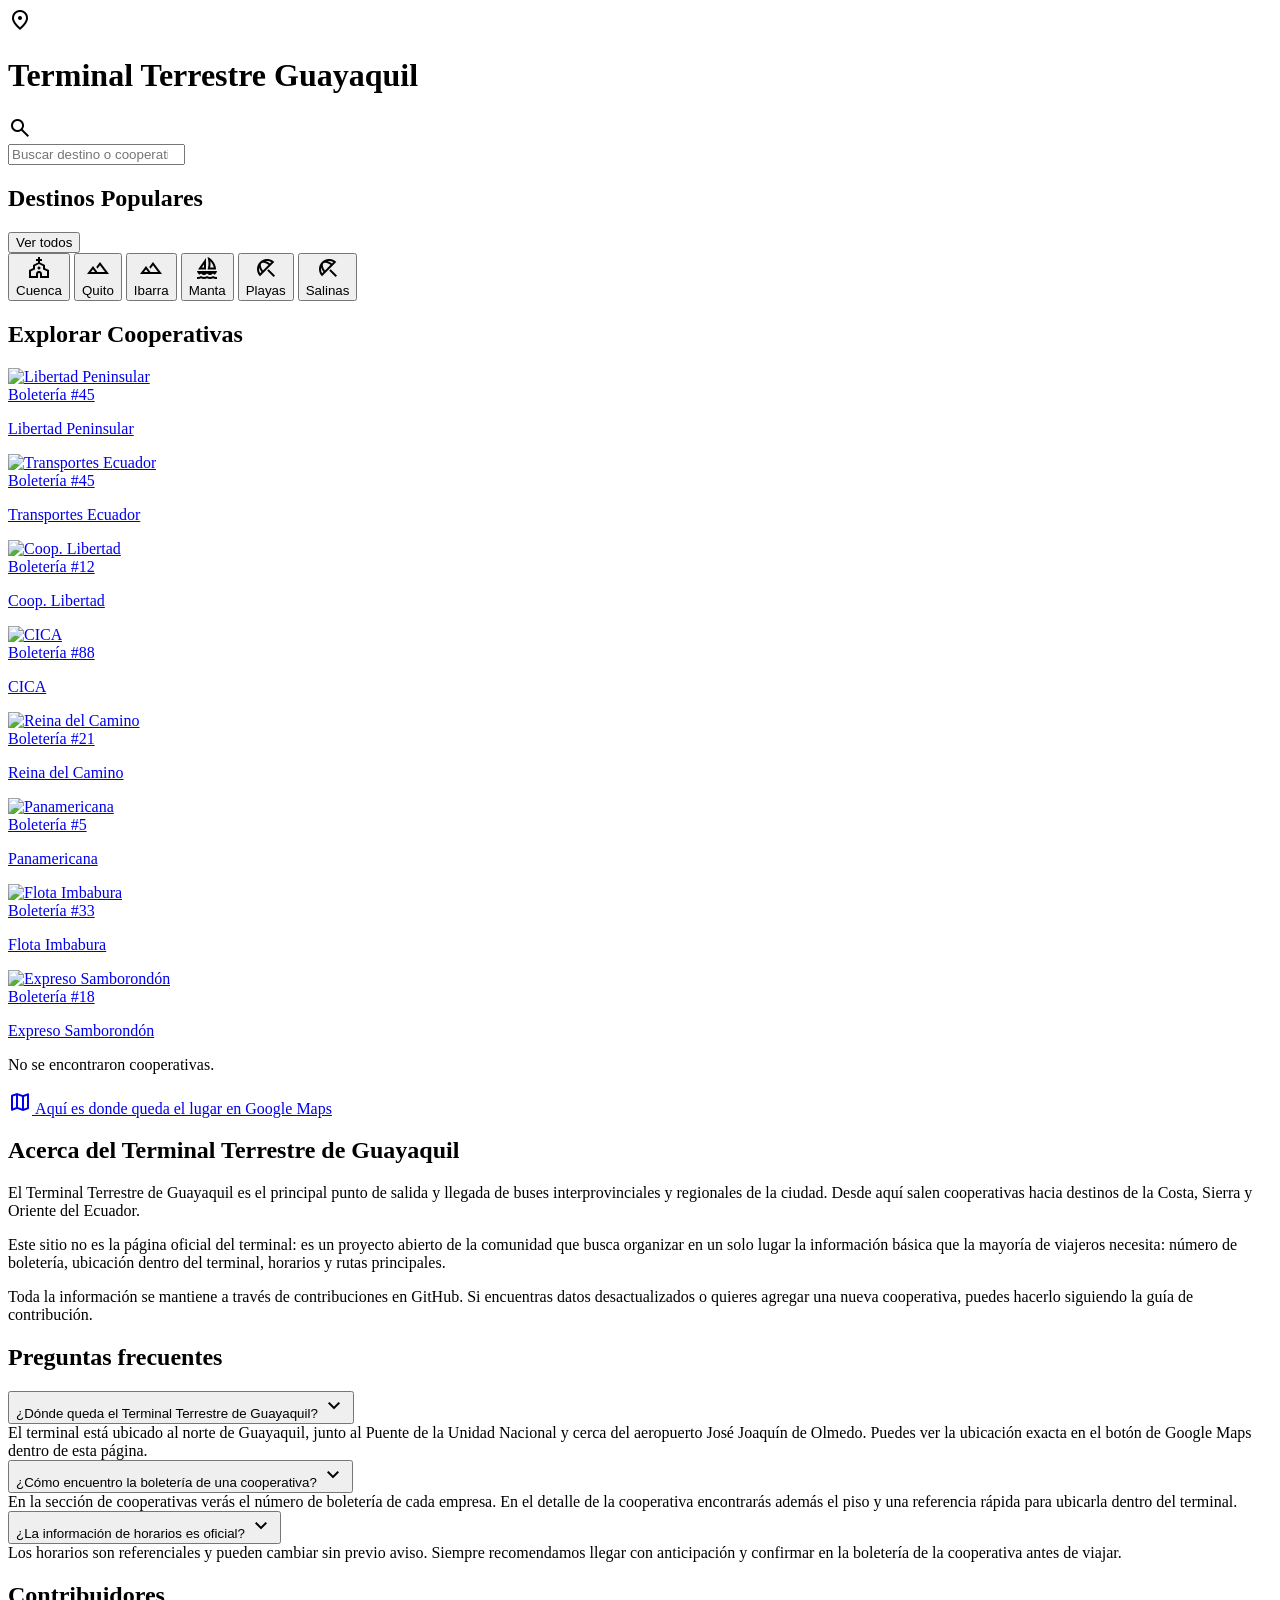
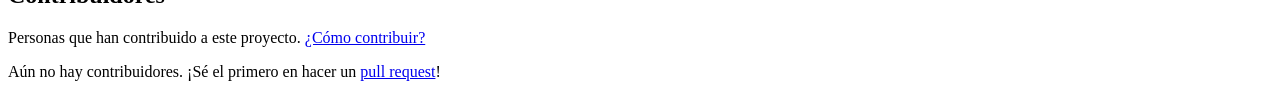
==== index.html @ cb0b46ae "feat: improve UX and FAQ sections - Add about section, accordion FAQ and consistent cards - Apply sa" ====
<!DOCTYPE html>
<html lang="es">
<head>
  <meta charset="utf-8"/>
  <meta name="viewport" content="width=device-width, initial-scale=1.0"/>
  <link rel="icon" href="data:image/svg+xml,<svg xmlns=%22http://www.w3.org/2000/svg%22 viewBox=%220 0 100 100%22><text y=%22.9em%22 font-size=%2290%22>🚌</text></svg>">
  <title>Terminal Terrestre Guayaquil - Cooperativas, Horarios y Rutas</title>
  <meta name="description" content="Encuentra cooperativas, horarios, boleterías y rutas del Terminal Terrestre de Guayaquil. Información práctica para viajeros.">
  <meta name="keywords" content="terminal terrestre Guayaquil, cooperativas Guayaquil, horarios buses, boleterías terminal, rutas Guayaquil">
  <link rel="canonical" href="https://ciscojmg.github.io/terminal-terrestre-guayaquil/">
  <meta property="og:title" content="Terminal Terrestre Guayaquil - Cooperativas, Horarios y Rutas">
  <meta property="og:description" content="Encuentra cooperativas, horarios y rutas del Terminal Terrestre de Guayaquil.">
  <meta property="og:type" content="website">
  <meta property="og:url" content="https://ciscojmg.github.io/terminal-terrestre-guayaquil/">
  <meta property="og:locale" content="es_EC">
  <meta name="twitter:card" content="summary">
  <link rel="stylesheet" href="https://fonts.googleapis.com/css2?family=Inter:wght@400;500;600;700&display=swap"/>
  <link rel="stylesheet" href="https://fonts.googleapis.com/css2?family=Material+Symbols+Outlined:opsz,wght,FILL,GRAD@24,400,0,0&display=swap"/>
  <script src="https://cdn.tailwindcss.com?plugins=forms,container-queries"></script>
  <script id="tailwind-config">
    tailwind.config = {
      darkMode: "class",
      theme: {
        extend: {
          colors: {
            primary: {
              DEFAULT: "#30bced",
              50: "#e8f8fd",
              100: "#b8ebf9",
              200: "#88def5",
              300: "#58d1f1",
              400: "#30bced",
              500: "#30bced",
              600: "#1a9fc9",
              700: "#1584a8",
              800: "#106987",
              900: "#0b4e66",
            },
            "background-light": "#f5f9fb",
            "background-dark": "#0d1a1f",
          },
          fontFamily: {
            "display": ["Inter", "sans-serif"]
          },
          borderRadius: {
            "DEFAULT": "0.25rem",
            "lg": "0.5rem",
            "xl": "0.75rem",
            "full": "9999px"
          },
        },
      },
    }
  </script>
  <script type="application/ld+json">
  {
    "@context": "https://schema.org",
    "@type": "BusStation",
    "name": "Terminal Terrestre Guayaquil",
    "description": "Información de cooperativas, horarios y rutas del Terminal Terrestre de Guayaquil.",
    "address": { "@type": "PostalAddress", "addressLocality": "Guayaquil", "addressRegion": "Guayas", "addressCountry": "EC" },
    "url": "https://ciscojmg.github.io/terminal-terrestre-guayaquil/"
  }
  </script>
  <style>
    body { min-height: max(884px, 100dvh); }
    .no-scrollbar::-webkit-scrollbar { display: none; }
    .no-scrollbar { -ms-overflow-style: none; scrollbar-width: none; }
    .pb-safe { padding-bottom: env(safe-area-inset-bottom); }
    .material-symbols-outlined { font-variation-settings: 'FILL' 0, 'wght' 400, 'GRAD' 0, 'opsz' 24; }
  </style>
  <script type="application/ld+json">
  {
    "": "https://schema.org",
    "": "FAQPage",
    "mainEntity": [
      {
        "": "Question",
        "name": "¿Dónde queda el Terminal Terrestre de Guayaquil?",
        "acceptedAnswer": {
          "": "Answer",
          "text": "El Terminal Terrestre de Guayaquil está ubicado al norte de la ciudad, junto al Puente de la Unidad Nacional y cerca del aeropuerto José Joaquín de Olmedo."
        }
      },
      {
        "": "Question",
        "name": "¿Cómo encuentro la boletería de una cooperativa?",
        "acceptedAnswer": {
          "": "Answer",
          "text": "En este sitio puedes buscar la cooperativa y ver su número de boletería, piso y una referencia para ubicarla dentro del terminal."
        }
      },
      {
        "": "Question",
        "name": "¿Los horarios publicados son oficiales?",
        "acceptedAnswer": {
          "": "Answer",
          "text": "Los horarios son referenciales y pueden cambiar sin previo aviso. Siempre es recomendable confirmar directamente en la boletería de la cooperativa."
        }
      }
    ]
  }
  </script>
</head>
<body class="bg-background-light dark:bg-background-dark font-display text-slate-900 dark:text-slate-100 min-h-screen flex flex-col">
  <!-- Header -->
  <header class="bg-white dark:bg-slate-900 border-b border-slate-200 dark:border-slate-800 sticky top-0 z-50">
    <div class="flex items-center p-4 justify-between">
      <div class="text-primary flex size-10 items-center justify-center">
        <span class="material-symbols-outlined text-3xl">location_on</span>
      </div>
      <h1 class="text-slate-900 dark:text-slate-100 text-lg font-bold leading-tight tracking-tight flex-1 text-center">Terminal Terrestre Guayaquil</h1>
      <div class="size-10 flex items-center justify-center"></div>
    </div>
  </header>

  <main class="flex-1 overflow-y-auto pb-8">
    <!-- Search Bar -->
    <section class="p-4">
      <div class="relative group">
        <div class="absolute inset-y-0 left-0 pl-4 flex items-center pointer-events-none text-slate-400 group-focus-within:text-primary transition-colors">
          <span class="material-symbols-outlined">search</span>
        </div>
        <input id="search" class="w-full h-14 pl-12 pr-4 bg-white dark:bg-slate-900 border-none rounded-2xl shadow-sm focus:ring-2 focus:ring-primary/50 text-slate-900 dark:text-slate-100 placeholder:text-slate-400 font-medium" placeholder="Buscar destino o cooperativa..." type="search" autocomplete="off"/>
      </div>
    </section>

    <!-- Destinos Populares -->
    <section class="px-4 py-4">
      <div class="flex items-center justify-between mb-4">
        <h2 class="text-xl font-bold tracking-tight">Destinos Populares</h2>
        <button type="button" id="ver-todos-destinos" class="text-primary text-sm font-semibold">Ver todos</button>
      </div>
      <div id="destinos-grid" class="flex gap-4 overflow-x-auto pt-3 pb-2 no-scrollbar">
        <!-- Llenado por JavaScript desde cooperativas -->
      </div>
    </section>

    <!-- Cooperativas Grid -->
    <section class="px-4 py-4">
      <h2 class="text-xl font-bold tracking-tight mb-4">Explorar Cooperativas</h2>
      <div id="cooperativas-grid" class="grid grid-cols-2 gap-4">
        <!-- Llenado por JavaScript -->
      </div>
      <p id="no-results" class="hidden text-center text-slate-500 dark:text-slate-400 py-8">No se encontraron cooperativas.</p>
      <a href="https://maps.app.goo.gl/4bS114fFECjtWm3L8" target="_blank" rel="noopener noreferrer" class="mt-6 flex items-center justify-center gap-2 w-full py-3 px-4 bg-primary/10 text-primary font-semibold rounded-xl hover:bg-primary/20 transition-colors border border-primary/30">
        <span class="material-symbols-outlined">map</span>
        Aquí es donde queda el lugar en Google Maps
      </a>
    </section>

    <!-- Acerca del Terminal -->
    <section class="px-4 py-4">
      <div class="bg-white dark:bg-slate-900/70 rounded-2xl shadow-sm border border-slate-100 dark:border-slate-800 p-4 sm:p-5">
        <h2 class="text-xl font-bold tracking-tight mb-3">Acerca del Terminal Terrestre de Guayaquil</h2>
        <p class="text-sm text-slate-700 dark:text-slate-300 mb-3">
          El Terminal Terrestre de Guayaquil es el principal punto de salida y llegada de buses interprovinciales
          y regionales de la ciudad. Desde aquí salen cooperativas hacia destinos de la Costa, Sierra y Oriente del Ecuador.
        </p>
        <p class="text-sm text-slate-700 dark:text-slate-300 mb-3">
          Este sitio no es la página oficial del terminal: es un proyecto abierto de la comunidad que busca
          organizar en un solo lugar la información básica que la mayoría de viajeros necesita:
          número de boletería, ubicación dentro del terminal, horarios y rutas principales.
        </p>
        <p class="text-sm text-slate-700 dark:text-slate-300">
          Toda la información se mantiene a través de contribuciones en GitHub. Si encuentras datos desactualizados
          o quieres agregar una nueva cooperativa, puedes hacerlo siguiendo la guía de contribución.
        </p>
      </div>
    </section>

    <!-- Preguntas frecuentes -->
    <section class="px-4 py-4 pb-8">
      <div class="bg-white dark:bg-slate-900/70 rounded-2xl shadow-sm border border-slate-100 dark:border-slate-800 p-4 sm:p-5" data-faq-container>
        <h2 class="text-xl font-bold tracking-tight mb-4">Preguntas frecuentes</h2>
        <!-- FAQ 1 -->
        <button
          type="button"
          class="w-full flex items-center justify-between gap-3 px-4 py-3 sm:px-5 sm:py-4 text-left"
          data-faq-toggle="faq-ubicacion"
          aria-expanded="true"
        >
          <span class="font-semibold text-slate-900 dark:text-slate-50">
            ¿Dónde queda el Terminal Terrestre de Guayaquil?
          </span>
          <span class="material-symbols-outlined text-slate-500 text-xl transition-transform" data-faq-icon>
            expand_more
          </span>
        </button>
        <div id="faq-ubicacion" class="px-4 pb-4 sm:px-5 sm:pb-5 text-sm text-slate-700 dark:text-slate-300 border-b border-slate-100 dark:border-slate-800">
          El terminal está ubicado al norte de Guayaquil, junto al Puente de la Unidad Nacional y cerca del
          aeropuerto José Joaquín de Olmedo. Puedes ver la ubicación exacta en el botón de Google Maps
          dentro de esta página.
        </div>

        <!-- FAQ 2 -->
        <button
          type="button"
          class="w-full flex items-center justify-between gap-3 px-4 py-3 sm:px-5 sm:py-4 text-left"
          data-faq-toggle="faq-boleteria"
          aria-expanded="false"
        >
          <span class="font-semibold text-slate-900 dark:text-slate-50">
            ¿Cómo encuentro la boletería de una cooperativa?
          </span>
          <span class="material-symbols-outlined text-slate-500 text-xl transition-transform" data-faq-icon>
            expand_more
          </span>
        </button>
        <div id="faq-boleteria" class="px-4 pb-4 sm:px-5 sm:pb-5 text-sm text-slate-700 dark:text-slate-300 border-b border-slate-100 dark:border-slate-800 hidden">
          En la sección de cooperativas verás el número de boletería de cada empresa. En el detalle de la
          cooperativa encontrarás además el piso y una referencia rápida para ubicarla dentro del terminal.
        </div>

        <!-- FAQ 3 -->
        <button
          type="button"
          class="w-full flex items-center justify-between gap-3 px-4 py-3 sm:px-5 sm:py-4 text-left"
          data-faq-toggle="faq-horarios"
          aria-expanded="false"
        >
          <span class="font-semibold text-slate-900 dark:text-slate-50">
            ¿La información de horarios es oficial?
          </span>
          <span class="material-symbols-outlined text-slate-500 text-xl transition-transform" data-faq-icon>
            expand_more
          </span>
        </button>
        <div id="faq-horarios" class="px-4 pb-4 sm:px-5 sm:pb-5 text-sm text-slate-700 dark:text-slate-300 hidden">
          Los horarios son referenciales y pueden cambiar sin previo aviso. Siempre recomendamos llegar con
          anticipación y confirmar en la boletería de la cooperativa antes de viajar.
        </div>
      </div>
    </section>

    <!-- Contribuidores -->
    <section class="px-4 py-4 pb-8">
      <div class="bg-white dark:bg-slate-900/70 rounded-2xl shadow-sm border border-slate-100 dark:border-slate-800 p-4 sm:p-5">
        <h2 class="text-xl font-bold tracking-tight mb-2">Contribuidores</h2>
        <p class="text-sm text-slate-600 dark:text-slate-400 mb-4">
          Personas que han contribuido a este proyecto.
          <a href="contribuir.html" class="text-primary font-medium hover:underline">¿Cómo contribuir?</a>
        </p>
        <div id="contribuidores-grid" class="flex flex-wrap gap-3">
          <!-- Llenado por JavaScript -->
        </div>
      </div>
    </section>
  </main>

  <script src="js/main.js"></script>
</body>
</html>
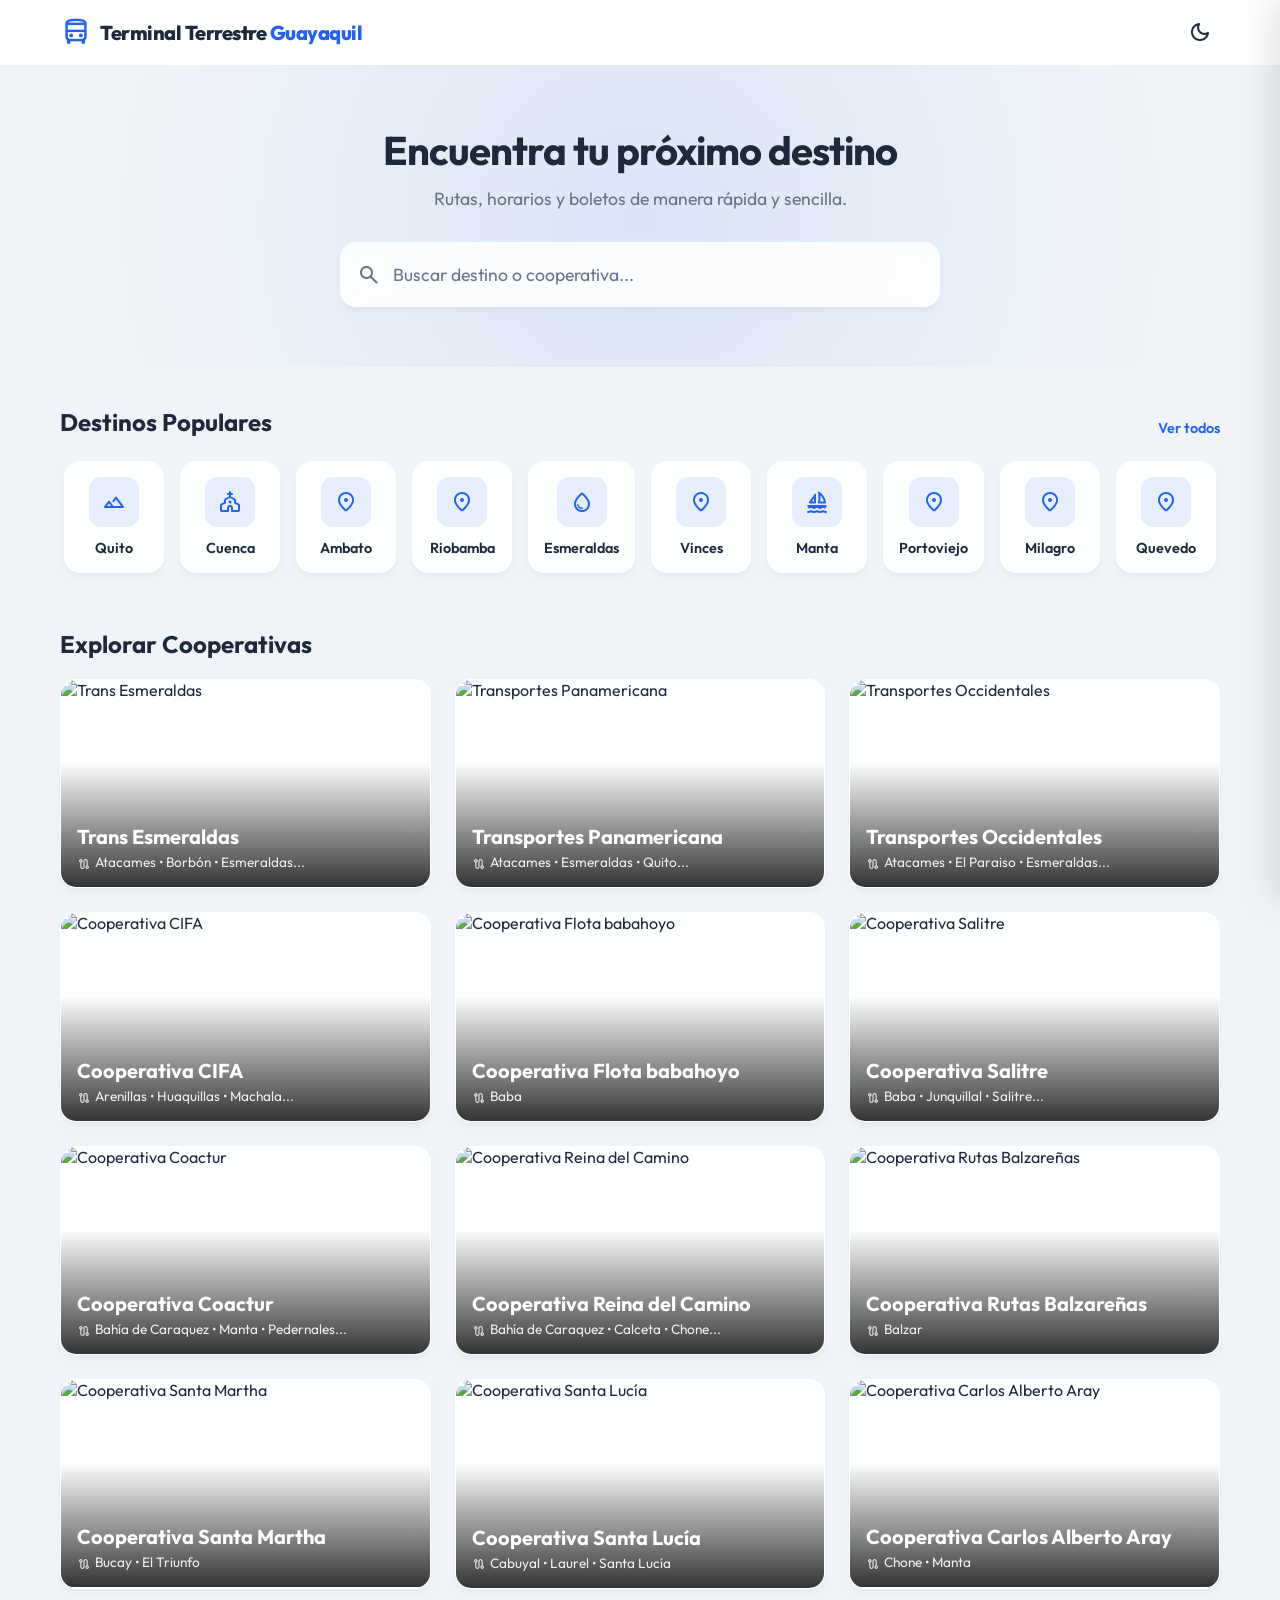
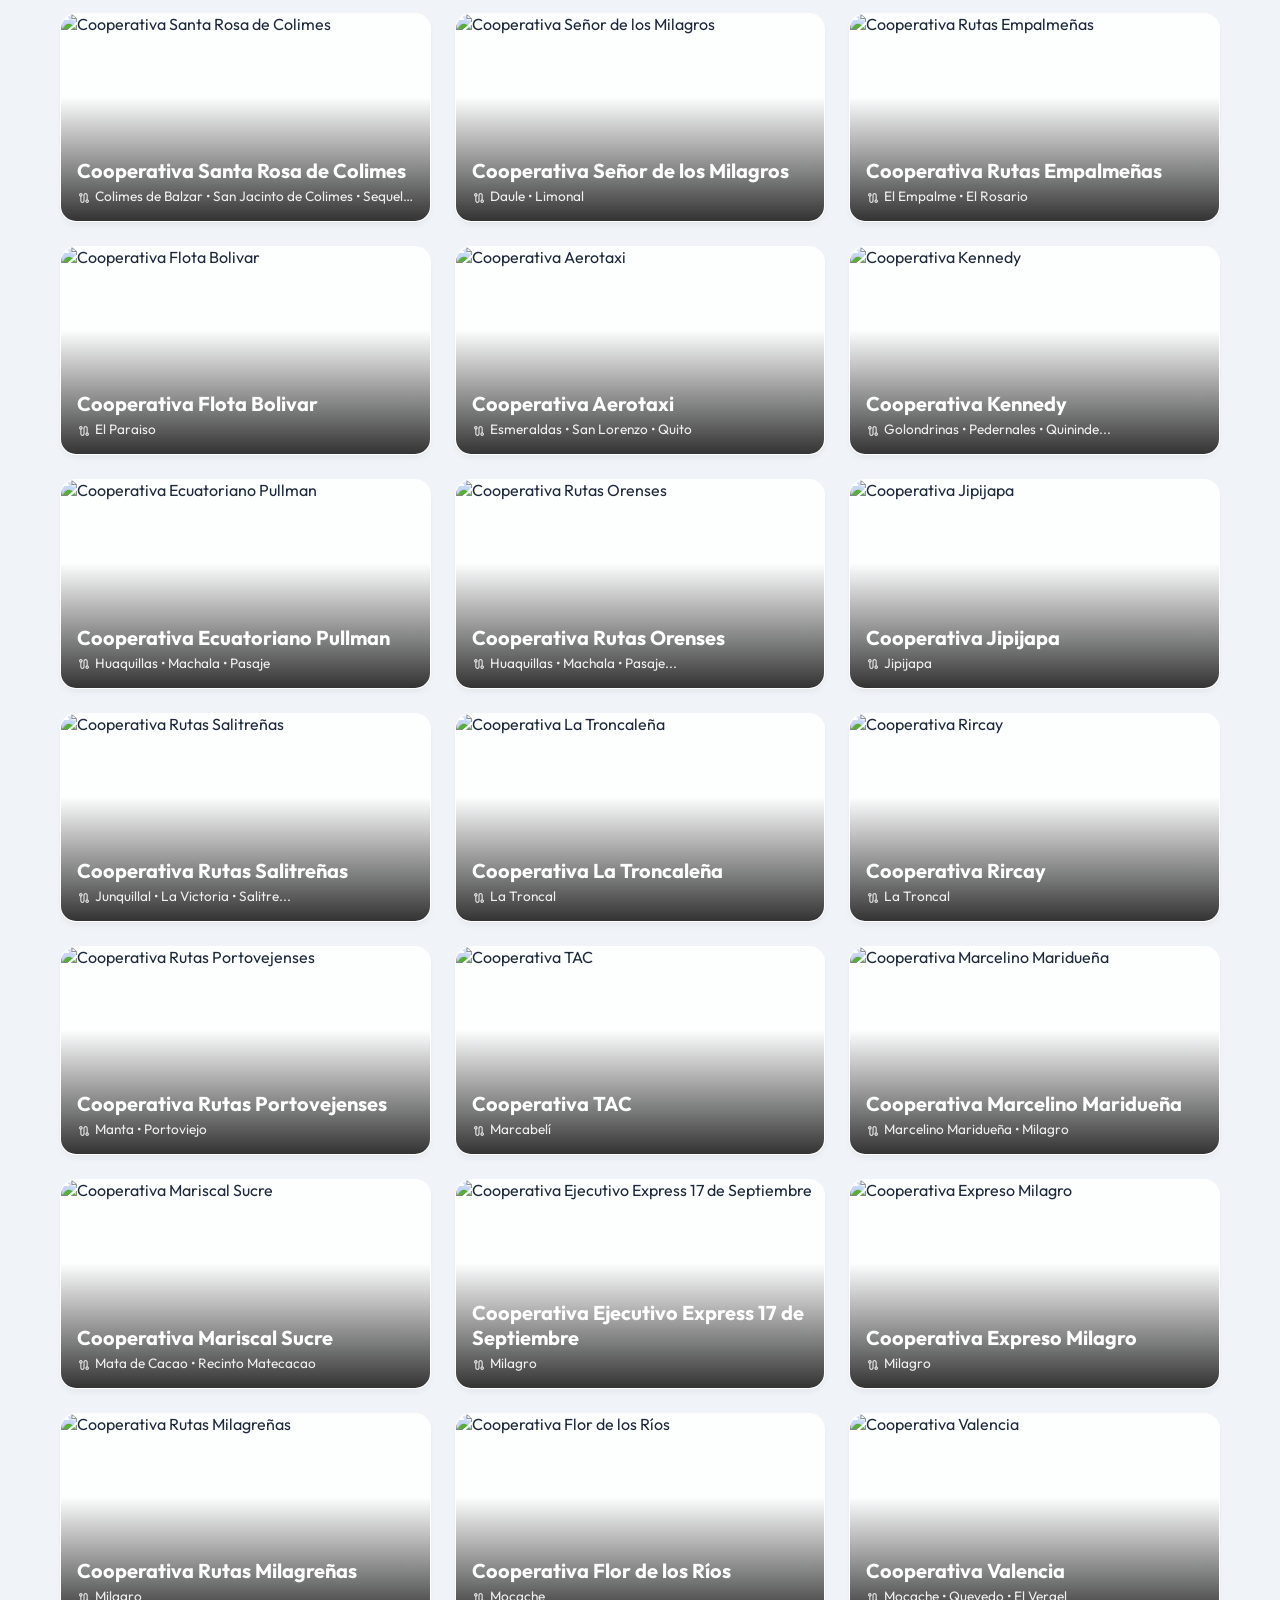
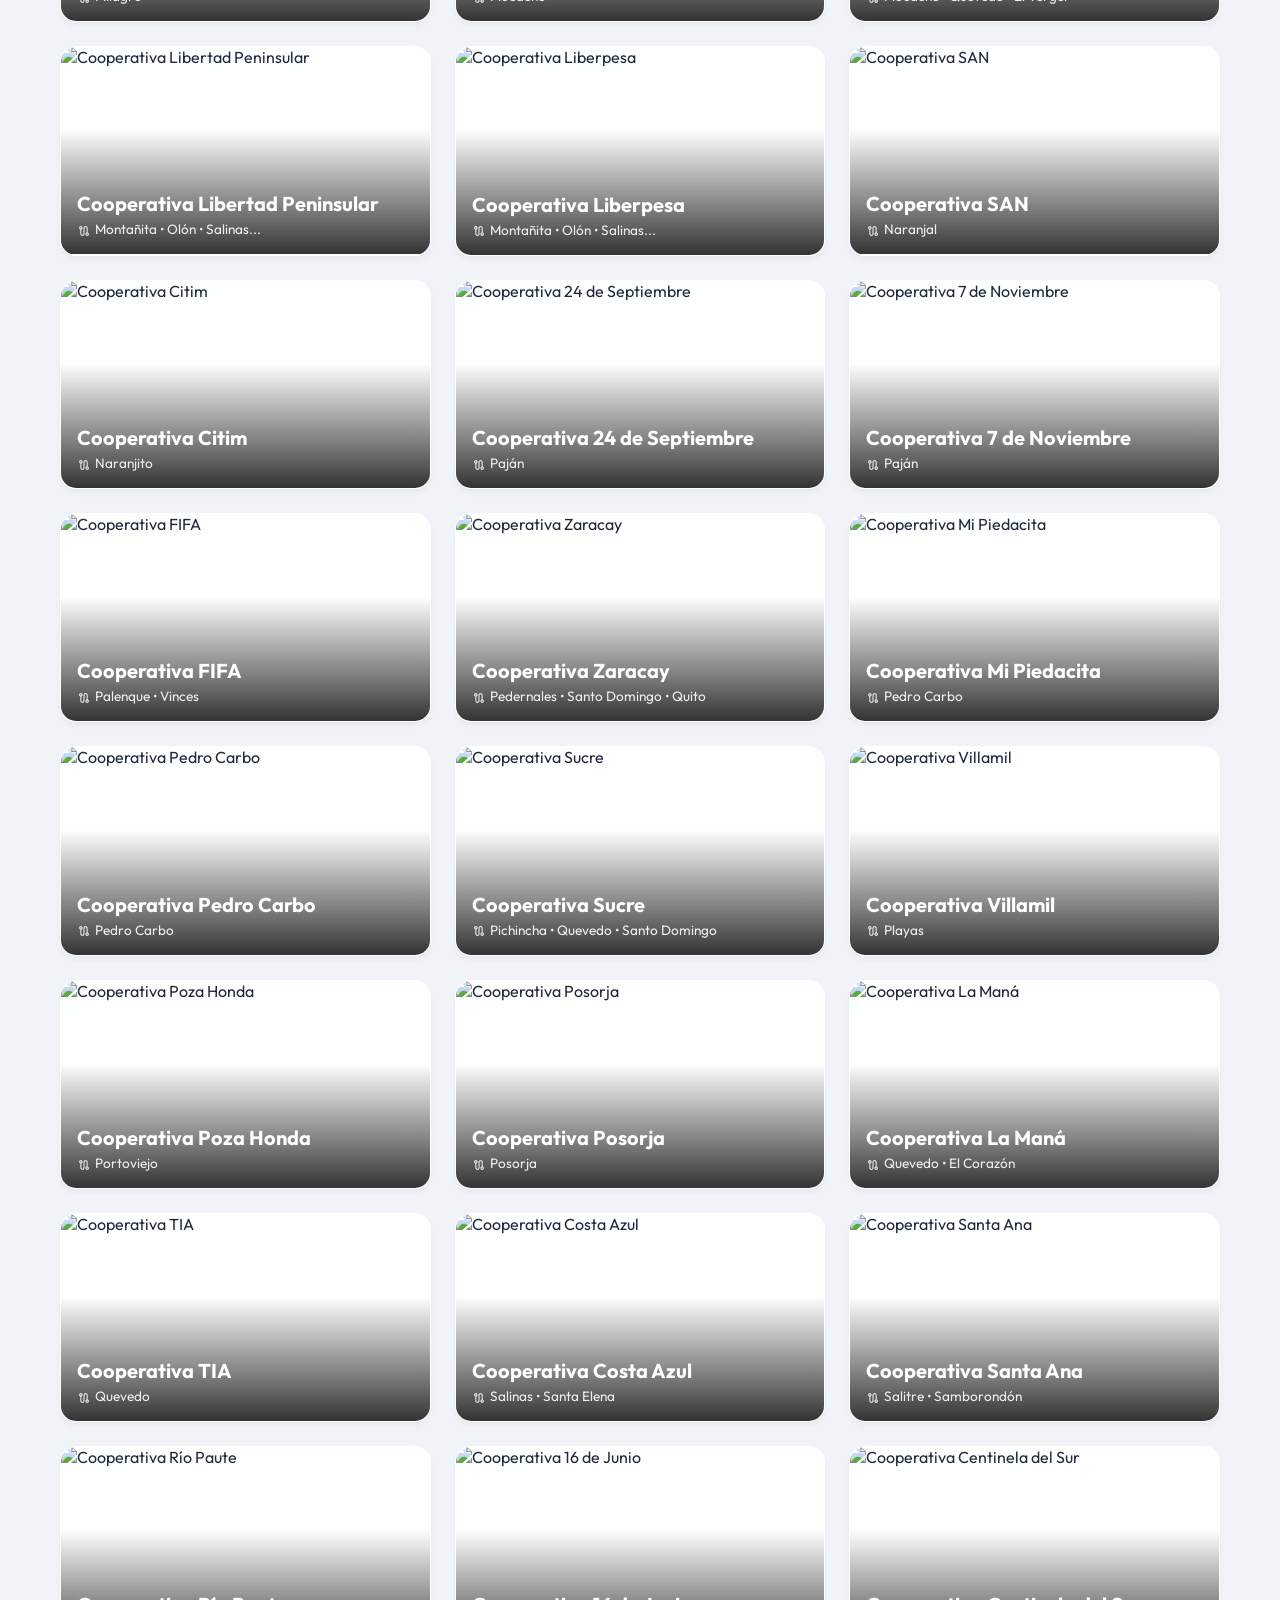
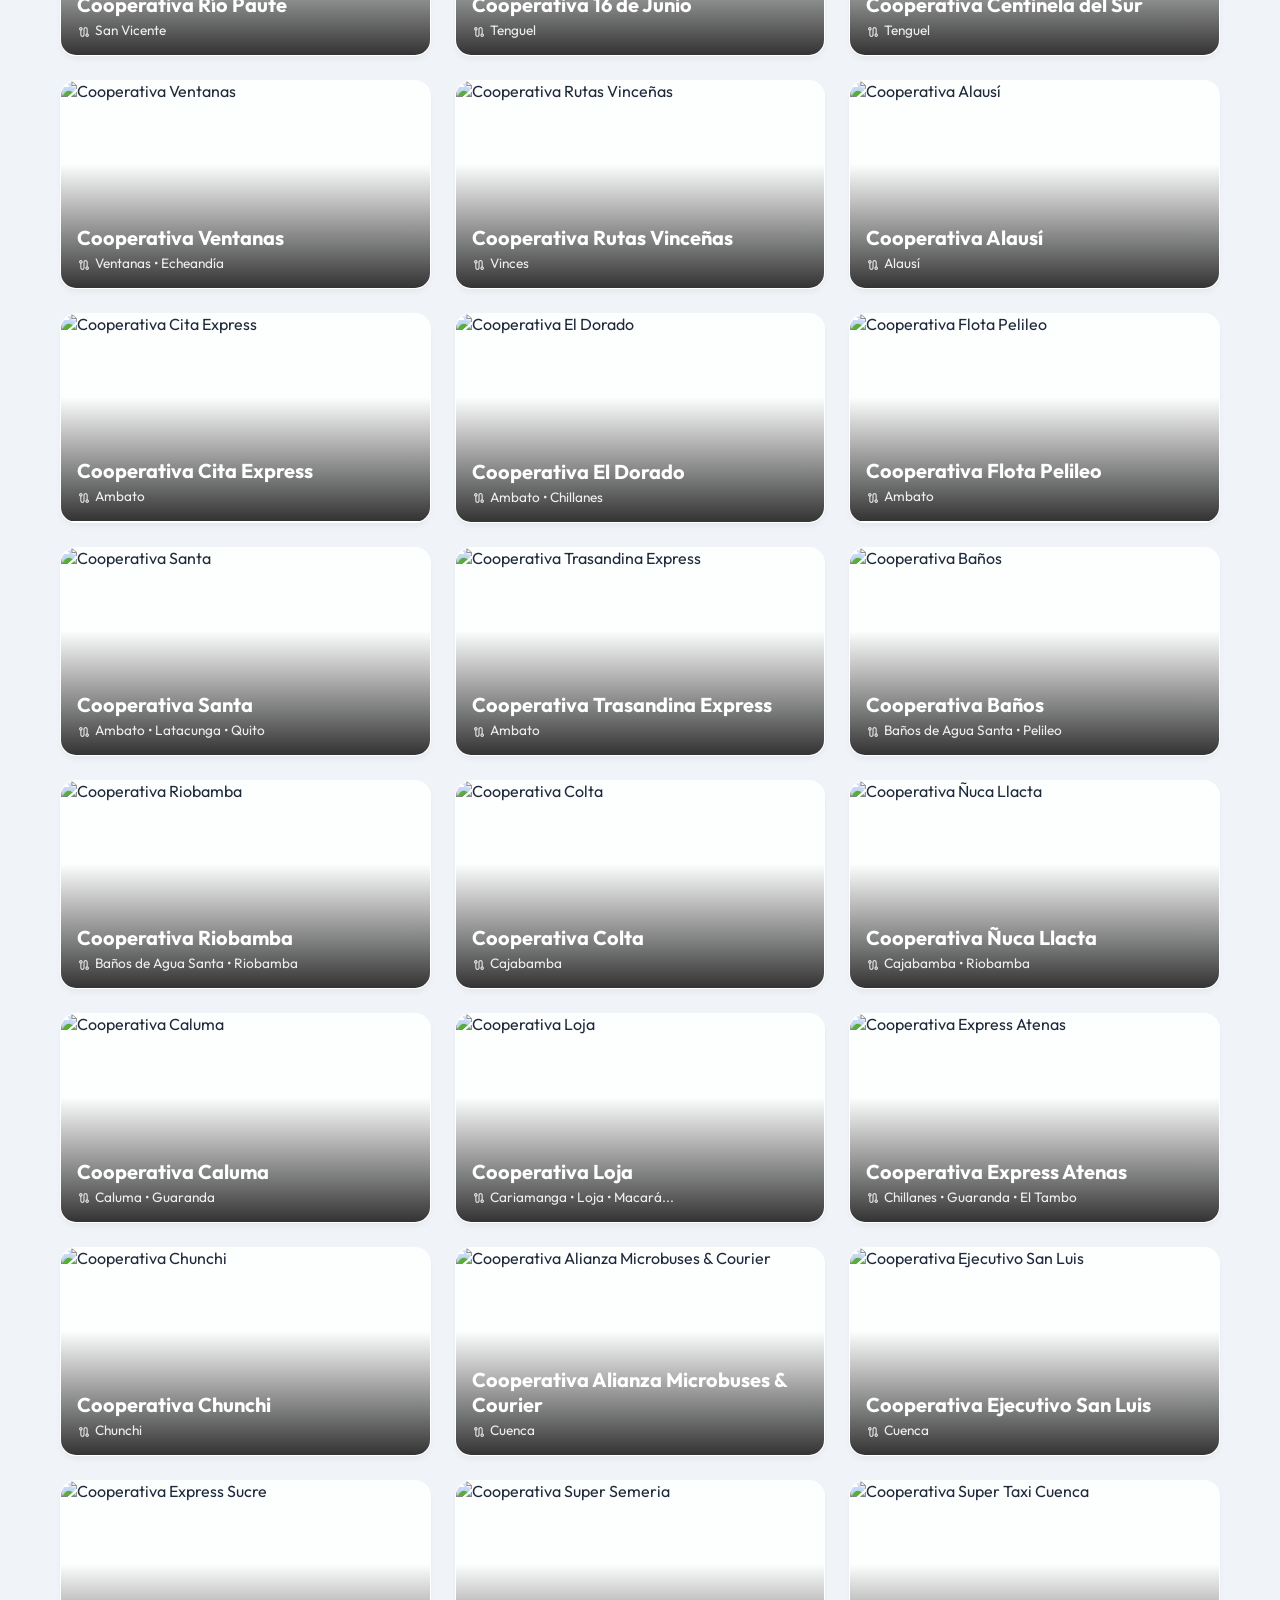
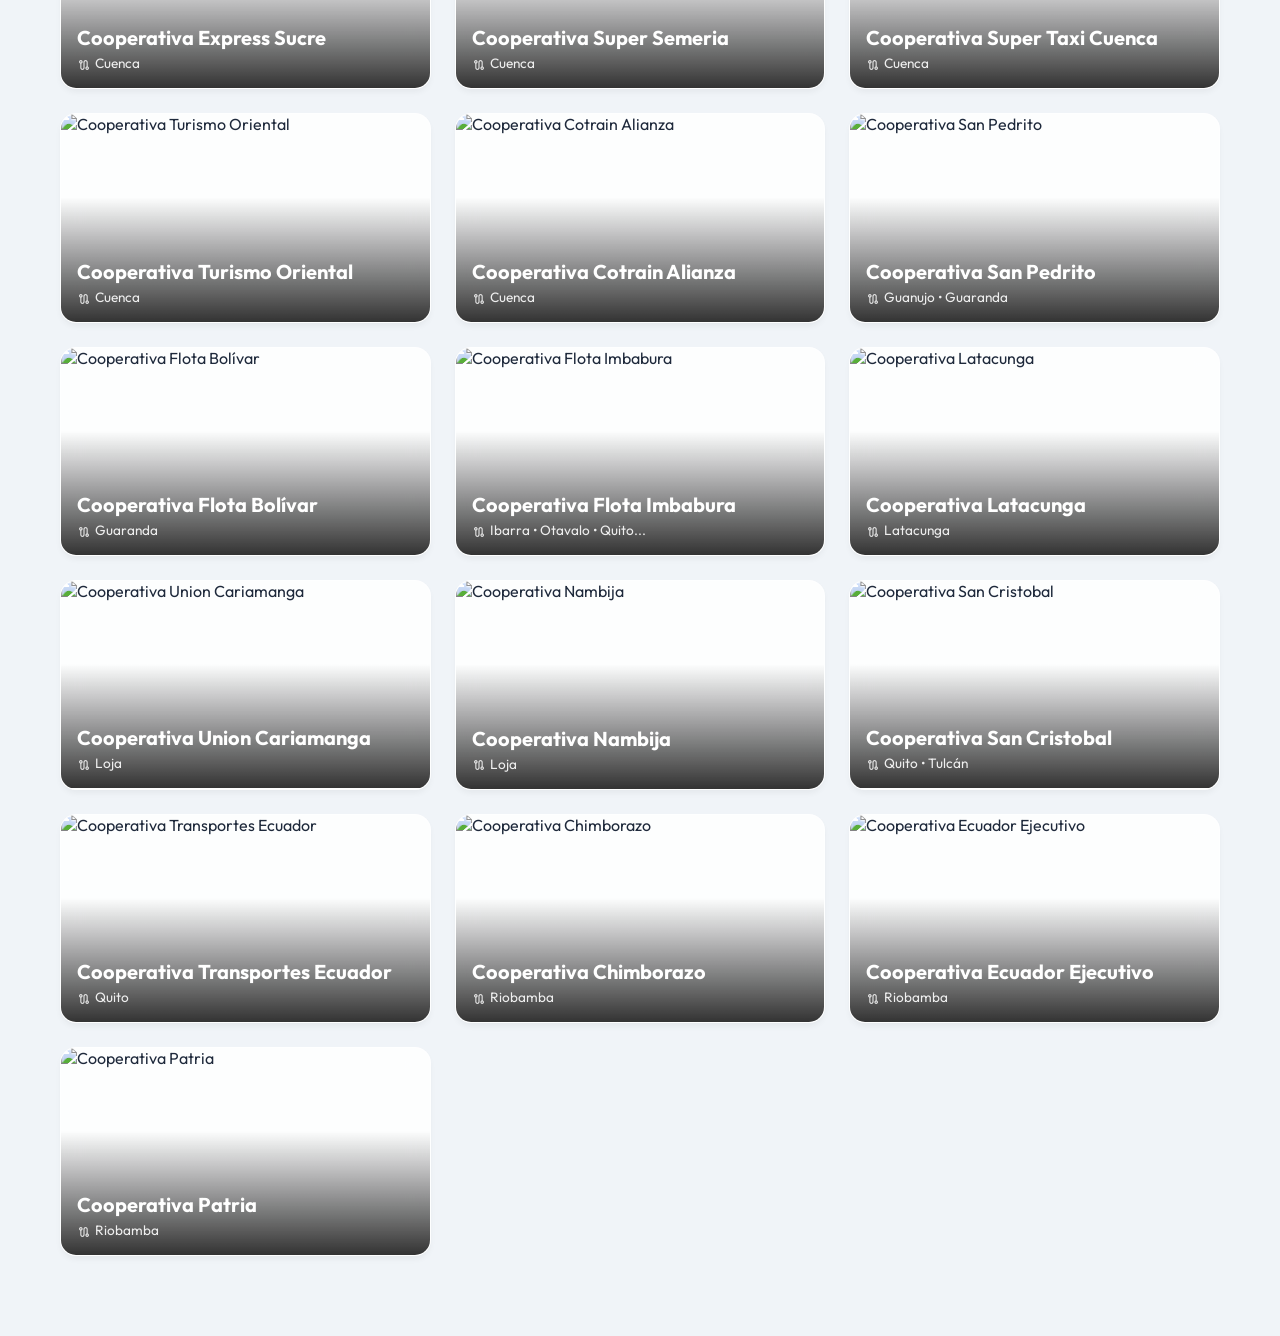
==== commit c1ded416: "Refactor terminal app into modern SPA with glassmorphism UI" ====
--- a/index.html
+++ b/index.html
@@ -4,250 +4,119 @@
   <meta charset="utf-8"/>
   <meta name="viewport" content="width=device-width, initial-scale=1.0"/>
   <link rel="icon" href="data:image/svg+xml,<svg xmlns=%22http://www.w3.org/2000/svg%22 viewBox=%220 0 100 100%22><text y=%22.9em%22 font-size=%2290%22>🚌</text></svg>">
-  <title>Terminal Terrestre Guayaquil - Cooperativas, Horarios y Rutas</title>
-  <meta name="description" content="Encuentra cooperativas, horarios, boleterías y rutas del Terminal Terrestre de Guayaquil. Información práctica para viajeros.">
-  <meta name="keywords" content="terminal terrestre Guayaquil, cooperativas Guayaquil, horarios buses, boleterías terminal, rutas Guayaquil">
-  <link rel="canonical" href="https://ciscojmg.github.io/terminal-terrestre-guayaquil/">
-  <meta property="og:title" content="Terminal Terrestre Guayaquil - Cooperativas, Horarios y Rutas">
-  <meta property="og:description" content="Encuentra cooperativas, horarios y rutas del Terminal Terrestre de Guayaquil.">
-  <meta property="og:type" content="website">
-  <meta property="og:url" content="https://ciscojmg.github.io/terminal-terrestre-guayaquil/">
-  <meta property="og:locale" content="es_EC">
-  <meta name="twitter:card" content="summary">
-  <link rel="stylesheet" href="https://fonts.googleapis.com/css2?family=Inter:wght@400;500;600;700&display=swap"/>
-  <link rel="stylesheet" href="https://fonts.googleapis.com/css2?family=Material+Symbols+Outlined:opsz,wght,FILL,GRAD@24,400,0,0&display=swap"/>
-  <script src="https://cdn.tailwindcss.com?plugins=forms,container-queries"></script>
-  <script id="tailwind-config">
-    tailwind.config = {
-      darkMode: "class",
-      theme: {
-        extend: {
-          colors: {
-            primary: {
-              DEFAULT: "#30bced",
-              50: "#e8f8fd",
-              100: "#b8ebf9",
-              200: "#88def5",
-              300: "#58d1f1",
-              400: "#30bced",
-              500: "#30bced",
-              600: "#1a9fc9",
-              700: "#1584a8",
-              800: "#106987",
-              900: "#0b4e66",
-            },
-            "background-light": "#f5f9fb",
-            "background-dark": "#0d1a1f",
-          },
-          fontFamily: {
-            "display": ["Inter", "sans-serif"]
-          },
-          borderRadius: {
-            "DEFAULT": "0.25rem",
-            "lg": "0.5rem",
-            "xl": "0.75rem",
-            "full": "9999px"
-          },
-        },
-      },
-    }
-  </script>
-  <script type="application/ld+json">
-  {
-    "@context": "https://schema.org",
-    "@type": "BusStation",
-    "name": "Terminal Terrestre Guayaquil",
-    "description": "Información de cooperativas, horarios y rutas del Terminal Terrestre de Guayaquil.",
-    "address": { "@type": "PostalAddress", "addressLocality": "Guayaquil", "addressRegion": "Guayas", "addressCountry": "EC" },
-    "url": "https://ciscojmg.github.io/terminal-terrestre-guayaquil/"
-  }
-  </script>
-  <style>
-    body { min-height: max(884px, 100dvh); }
-    .no-scrollbar::-webkit-scrollbar { display: none; }
-    .no-scrollbar { -ms-overflow-style: none; scrollbar-width: none; }
-    .pb-safe { padding-bottom: env(safe-area-inset-bottom); }
-    .material-symbols-outlined { font-variation-settings: 'FILL' 0, 'wght' 400, 'GRAD' 0, 'opsz' 24; }
-  </style>
-  <script type="application/ld+json">
-  {
-    "": "https://schema.org",
-    "": "FAQPage",
-    "mainEntity": [
-      {
-        "": "Question",
-        "name": "¿Dónde queda el Terminal Terrestre de Guayaquil?",
-        "acceptedAnswer": {
-          "": "Answer",
-          "text": "El Terminal Terrestre de Guayaquil está ubicado al norte de la ciudad, junto al Puente de la Unidad Nacional y cerca del aeropuerto José Joaquín de Olmedo."
-        }
-      },
-      {
-        "": "Question",
-        "name": "¿Cómo encuentro la boletería de una cooperativa?",
-        "acceptedAnswer": {
-          "": "Answer",
-          "text": "En este sitio puedes buscar la cooperativa y ver su número de boletería, piso y una referencia para ubicarla dentro del terminal."
-        }
-      },
-      {
-        "": "Question",
-        "name": "¿Los horarios publicados son oficiales?",
-        "acceptedAnswer": {
-          "": "Answer",
-          "text": "Los horarios son referenciales y pueden cambiar sin previo aviso. Siempre es recomendable confirmar directamente en la boletería de la cooperativa."
-        }
-      }
-    ]
-  }
-  </script>
+  <title>Terminal Terrestre Guayaquil</title>
+  
+  <meta name="description" content="Descubre cooperativas, horarios y rutas de viaje en el Terminal Terrestre Guayaquil.">
+  
+  <link rel="preconnect" href="https://fonts.googleapis.com">
+  <link rel="preconnect" href="https://fonts.gstatic.com" crossorigin>
+  <link href="https://fonts.googleapis.com/css2?family=Outfit:wght@300;400;500;600;700;800&display=swap" rel="stylesheet">
+  <link href="https://fonts.googleapis.com/css2?family=Material+Symbols+Rounded:opsz,wght,FILL,GRAD@24,400,1,0" rel="stylesheet" />
+
+  <link rel="stylesheet" href="css/styles.css">
 </head>
-<body class="bg-background-light dark:bg-background-dark font-display text-slate-900 dark:text-slate-100 min-h-screen flex flex-col">
-  <!-- Header -->
-  <header class="bg-white dark:bg-slate-900 border-b border-slate-200 dark:border-slate-800 sticky top-0 z-50">
-    <div class="flex items-center p-4 justify-between">
-      <div class="text-primary flex size-10 items-center justify-center">
-        <span class="material-symbols-outlined text-3xl">location_on</span>
+<body class="theme-transition">
+  <!-- Navbar -->
+  <nav class="navbar glass">
+    <div class="nav-content container">
+      <div class="logo">
+        <span class="material-symbols-rounded logo-icon">directions_bus</span>
+        <h1>Terminal Terrestre <span class="accent-text">Guayaquil</span></h1>
       </div>
-      <h1 class="text-slate-900 dark:text-slate-100 text-lg font-bold leading-tight tracking-tight flex-1 text-center">Terminal Terrestre Guayaquil</h1>
-      <div class="size-10 flex items-center justify-center"></div>
+      <button id="theme-toggle" class="icon-btn" aria-label="Cambiar tema">
+        <span class="material-symbols-rounded dark-icon">dark_mode</span>
+        <span class="material-symbols-rounded light-icon hidden">light_mode</span>
+      </button>
+    </div>
+  </nav>
+
+  <!-- Hero Section -->
+  <header class="hero">
+    <div class="hero-bg"></div>
+    <div class="container hero-content">
+      <h2 class="hero-title">Encuentra tu próximo destino</h2>
+      <p class="hero-subtitle">Rutas, horarios y boletos de manera rápida y sencilla.</p>
+      
+      <div class="search-box glass-card">
+        <span class="material-symbols-rounded search-icon">search</span>
+        <input type="text" id="search-input" placeholder="Buscar destino o cooperativa..." autocomplete="off">
+      </div>
     </div>
   </header>
 
-  <main class="flex-1 overflow-y-auto pb-8">
-    <!-- Search Bar -->
-    <section class="p-4">
-      <div class="relative group">
-        <div class="absolute inset-y-0 left-0 pl-4 flex items-center pointer-events-none text-slate-400 group-focus-within:text-primary transition-colors">
-          <span class="material-symbols-outlined">search</span>
-        </div>
-        <input id="search" class="w-full h-14 pl-12 pr-4 bg-white dark:bg-slate-900 border-none rounded-2xl shadow-sm focus:ring-2 focus:ring-primary/50 text-slate-900 dark:text-slate-100 placeholder:text-slate-400 font-medium" placeholder="Buscar destino o cooperativa..." type="search" autocomplete="off"/>
+  <!-- Main Content -->
+  <main class="container">
+    <!-- Quick Filters -->
+    <section class="section">
+      <div class="section-header">
+        <h3>Destinos Populares</h3>
+        <button class="btn-text" id="btn-clear-filters">Ver todos</button>
+      </div>
+      <div class="destinations-container no-scrollbar" id="destinations-grid">
+        <!-- Rendered by JS -->
       </div>
     </section>
 
-    <!-- Destinos Populares -->
-    <section class="px-4 py-4">
-      <div class="flex items-center justify-between mb-4">
-        <h2 class="text-xl font-bold tracking-tight">Destinos Populares</h2>
-        <button type="button" id="ver-todos-destinos" class="text-primary text-sm font-semibold">Ver todos</button>
+    <!-- Results Grid -->
+    <section class="section pb-xl">
+      <div class="section-header">
+        <h3>Explorar Cooperativas</h3>
       </div>
-      <div id="destinos-grid" class="flex gap-4 overflow-x-auto pt-3 pb-2 no-scrollbar">
-        <!-- Llenado por JavaScript desde cooperativas -->
+      <div id="no-results" class="empty-state hidden">
+        <span class="material-symbols-rounded empty-icon">location_off</span>
+        <p>No encontramos cooperativas para tu búsqueda.</p>
       </div>
-    </section>
-
-    <!-- Cooperativas Grid -->
-    <section class="px-4 py-4">
-      <h2 class="text-xl font-bold tracking-tight mb-4">Explorar Cooperativas</h2>
-      <div id="cooperativas-grid" class="grid grid-cols-2 gap-4">
-        <!-- Llenado por JavaScript -->
-      </div>
-      <p id="no-results" class="hidden text-center text-slate-500 dark:text-slate-400 py-8">No se encontraron cooperativas.</p>
-      <a href="https://maps.app.goo.gl/4bS114fFECjtWm3L8" target="_blank" rel="noopener noreferrer" class="mt-6 flex items-center justify-center gap-2 w-full py-3 px-4 bg-primary/10 text-primary font-semibold rounded-xl hover:bg-primary/20 transition-colors border border-primary/30">
-        <span class="material-symbols-outlined">map</span>
-        Aquí es donde queda el lugar en Google Maps
-      </a>
-    </section>
-
-    <!-- Acerca del Terminal -->
-    <section class="px-4 py-4">
-      <div class="bg-white dark:bg-slate-900/70 rounded-2xl shadow-sm border border-slate-100 dark:border-slate-800 p-4 sm:p-5">
-        <h2 class="text-xl font-bold tracking-tight mb-3">Acerca del Terminal Terrestre de Guayaquil</h2>
-        <p class="text-sm text-slate-700 dark:text-slate-300 mb-3">
-          El Terminal Terrestre de Guayaquil es el principal punto de salida y llegada de buses interprovinciales
-          y regionales de la ciudad. Desde aquí salen cooperativas hacia destinos de la Costa, Sierra y Oriente del Ecuador.
-        </p>
-        <p class="text-sm text-slate-700 dark:text-slate-300 mb-3">
-          Este sitio no es la página oficial del terminal: es un proyecto abierto de la comunidad que busca
-          organizar en un solo lugar la información básica que la mayoría de viajeros necesita:
-          número de boletería, ubicación dentro del terminal, horarios y rutas principales.
-        </p>
-        <p class="text-sm text-slate-700 dark:text-slate-300">
-          Toda la información se mantiene a través de contribuciones en GitHub. Si encuentras datos desactualizados
-          o quieres agregar una nueva cooperativa, puedes hacerlo siguiendo la guía de contribución.
-        </p>
-      </div>
-    </section>
-
-    <!-- Preguntas frecuentes -->
-    <section class="px-4 py-4 pb-8">
-      <div class="bg-white dark:bg-slate-900/70 rounded-2xl shadow-sm border border-slate-100 dark:border-slate-800 p-4 sm:p-5" data-faq-container>
-        <h2 class="text-xl font-bold tracking-tight mb-4">Preguntas frecuentes</h2>
-        <!-- FAQ 1 -->
-        <button
-          type="button"
-          class="w-full flex items-center justify-between gap-3 px-4 py-3 sm:px-5 sm:py-4 text-left"
-          data-faq-toggle="faq-ubicacion"
-          aria-expanded="true"
-        >
-          <span class="font-semibold text-slate-900 dark:text-slate-50">
-            ¿Dónde queda el Terminal Terrestre de Guayaquil?
-          </span>
-          <span class="material-symbols-outlined text-slate-500 text-xl transition-transform" data-faq-icon>
-            expand_more
-          </span>
-        </button>
-        <div id="faq-ubicacion" class="px-4 pb-4 sm:px-5 sm:pb-5 text-sm text-slate-700 dark:text-slate-300 border-b border-slate-100 dark:border-slate-800">
-          El terminal está ubicado al norte de Guayaquil, junto al Puente de la Unidad Nacional y cerca del
-          aeropuerto José Joaquín de Olmedo. Puedes ver la ubicación exacta en el botón de Google Maps
-          dentro de esta página.
-        </div>
-
-        <!-- FAQ 2 -->
-        <button
-          type="button"
-          class="w-full flex items-center justify-between gap-3 px-4 py-3 sm:px-5 sm:py-4 text-left"
-          data-faq-toggle="faq-boleteria"
-          aria-expanded="false"
-        >
-          <span class="font-semibold text-slate-900 dark:text-slate-50">
-            ¿Cómo encuentro la boletería de una cooperativa?
-          </span>
-          <span class="material-symbols-outlined text-slate-500 text-xl transition-transform" data-faq-icon>
-            expand_more
-          </span>
-        </button>
-        <div id="faq-boleteria" class="px-4 pb-4 sm:px-5 sm:pb-5 text-sm text-slate-700 dark:text-slate-300 border-b border-slate-100 dark:border-slate-800 hidden">
-          En la sección de cooperativas verás el número de boletería de cada empresa. En el detalle de la
-          cooperativa encontrarás además el piso y una referencia rápida para ubicarla dentro del terminal.
-        </div>
-
-        <!-- FAQ 3 -->
-        <button
-          type="button"
-          class="w-full flex items-center justify-between gap-3 px-4 py-3 sm:px-5 sm:py-4 text-left"
-          data-faq-toggle="faq-horarios"
-          aria-expanded="false"
-        >
-          <span class="font-semibold text-slate-900 dark:text-slate-50">
-            ¿La información de horarios es oficial?
-          </span>
-          <span class="material-symbols-outlined text-slate-500 text-xl transition-transform" data-faq-icon>
-            expand_more
-          </span>
-        </button>
-        <div id="faq-horarios" class="px-4 pb-4 sm:px-5 sm:pb-5 text-sm text-slate-700 dark:text-slate-300 hidden">
-          Los horarios son referenciales y pueden cambiar sin previo aviso. Siempre recomendamos llegar con
-          anticipación y confirmar en la boletería de la cooperativa antes de viajar.
-        </div>
-      </div>
-    </section>
-
-    <!-- Contribuidores -->
-    <section class="px-4 py-4 pb-8">
-      <div class="bg-white dark:bg-slate-900/70 rounded-2xl shadow-sm border border-slate-100 dark:border-slate-800 p-4 sm:p-5">
-        <h2 class="text-xl font-bold tracking-tight mb-2">Contribuidores</h2>
-        <p class="text-sm text-slate-600 dark:text-slate-400 mb-4">
-          Personas que han contribuido a este proyecto.
-          <a href="contribuir.html" class="text-primary font-medium hover:underline">¿Cómo contribuir?</a>
-        </p>
-        <div id="contribuidores-grid" class="flex flex-wrap gap-3">
-          <!-- Llenado por JavaScript -->
-        </div>
+      <div class="coop-grid" id="cooperativas-grid">
+        <!-- Rendered by JS -->
       </div>
     </section>
   </main>
 
-  <script src="js/main.js"></script>
+  <!-- Sliding Details Panel -->
+  <div class="overlay" id="panel-overlay"></div>
+  <aside class="side-panel" id="side-panel">
+    <div class="panel-header glass">
+      <button class="icon-btn" id="btn-close-panel" aria-label="Cerrar detalles">
+        <span class="material-symbols-rounded">close</span>
+      </button>
+      <h3 class="panel-title" id="panel-coop-name">Nombre Cooperativa</h3>
+    </div>
+    <div class="panel-content" id="panel-content">
+      <!-- Banner -->
+      <div class="panel-banner">
+        <img src="assets/bus-placeholder.png" alt="Cooperativa" loading="lazy">
+        <div class="panel-banner-overlay">
+          <span class="badge" id="panel-boleteria">Boletería #</span>
+        </div>
+      </div>
+      <!-- Body details -->
+      <div class="panel-body">
+        
+        <div class="info-section">
+          <h4><span class="material-symbols-rounded">route</span> Rutas Principales</h4>
+          <div class="route-tags" id="panel-destinations">
+            <!-- Rendered by JS -->
+          </div>
+        </div>
+
+        <div class="info-section">
+          <h4><span class="material-symbols-rounded">schedule</span> Horarios de Salida</h4>
+          <div class="time-grid" id="panel-schedules">
+            <!-- Rendered by JS -->
+          </div>
+        </div>
+
+        <div class="info-section">
+          <h4><span class="material-symbols-rounded">contact_support</span> Contacto</h4>
+          <ul class="contact-list" id="panel-contact">
+            <!-- Rendered by JS -->
+          </ul>
+        </div>
+        
+      </div>
+    </div>
+  </aside>
+
+  <script src="js/app.js"></script>
 </body>
 </html>
--- a/css/styles.css
+++ b/css/styles.css
@@ -0,0 +1,384 @@
+:root {
+  /* Light Theme Variables */
+  --bg-primary: #f0f4f8;
+  --bg-secondary: #ffffff;
+  --bg-panel: #ffffff;
+  --text-primary: #1e293b;
+  --text-secondary: #64748b;
+  --accent: #2563eb;
+  --accent-hover: #1d4ed8;
+  --card-bg: rgba(255, 255, 255, 0.85);
+  --glass-border: rgba(255, 255, 255, 0.5);
+  --shadow-sm: 0 4px 6px -1px rgba(0, 0, 0, 0.05);
+  --shadow-md: 0 10px 15px -3px rgba(0, 0, 0, 0.1);
+  --panel-shadow: -10px 0 30px rgba(0,0,0,0.1);
+}
+
+[data-theme="dark"] {
+  /* Dark Theme Variables */
+  --bg-primary: #0f172a;
+  --bg-secondary: #1e293b;
+  --bg-panel: #1e293b;
+  --text-primary: #f8fafc;
+  --text-secondary: #94a3b8;
+  --accent: #3b82f6;
+  --accent-hover: #60a5fa;
+  --card-bg: rgba(30, 41, 59, 0.7);
+  --glass-border: rgba(255, 255, 255, 0.1);
+  --shadow-sm: 0 4px 6px -1px rgba(0, 0, 0, 0.2);
+  --shadow-md: 0 10px 25px -3px rgba(0, 0, 0, 0.3);
+  --panel-shadow: -10px 0 30px rgba(0,0,0,0.5);
+}
+
+* {
+  box-sizing: border-box;
+  margin: 0;
+  padding: 0;
+  font-family: 'Outfit', sans-serif;
+}
+
+body {
+  background-color: var(--bg-primary);
+  color: var(--text-primary);
+  min-height: 100vh;
+  overflow-x: hidden;
+}
+
+.theme-transition {
+  transition: background-color 0.3s ease, color 0.3s ease;
+}
+
+/* Typography */
+h1, h2, h3, h4 { font-weight: 700; }
+a { color: var(--accent); text-decoration: none; transition: color 0.2s; }
+a:hover { color: var(--accent-hover); }
+
+/* Layout Utilities */
+.container {
+  max-width: 1200px;
+  margin: 0 auto;
+  padding: 0 20px;
+}
+.pb-xl { padding-bottom: 80px; }
+.hidden { display: none !important; }
+
+/* Effects */
+.glass {
+  background: var(--card-bg);
+  backdrop-filter: blur(16px);
+  -webkit-backdrop-filter: blur(16px);
+  border-bottom: 1px solid var(--glass-border);
+}
+.glass-card {
+  background: var(--card-bg);
+  backdrop-filter: blur(12px);
+  -webkit-backdrop-filter: blur(12px);
+  border: 1px solid var(--glass-border);
+  border-radius: 16px;
+  box-shadow: var(--shadow-sm);
+}
+
+/* Navbar */
+.navbar {
+  position: sticky;
+  top: 0;
+  z-index: 50;
+  padding: 12px 0;
+}
+.nav-content {
+  display: flex;
+  justify-content: space-between;
+  align-items: center;
+}
+.logo {
+  display: flex;
+  align-items: center;
+  gap: 8px;
+}
+.logo-icon {
+  font-size: 32px;
+  color: var(--accent);
+}
+.logo h1 {
+  font-size: 1.25rem;
+  font-weight: 800;
+  margin: 0;
+  letter-spacing: -0.5px;
+}
+.accent-text { color: var(--accent); }
+
+.icon-btn {
+  background: transparent;
+  border: none;
+  color: var(--text-primary);
+  cursor: pointer;
+  padding: 8px;
+  border-radius: 50%;
+  display: grid;
+  place-items: center;
+  transition: background 0.2s;
+}
+.icon-btn:hover { background: rgba(150, 150, 150, 0.1); }
+
+/* Hero */
+.hero {
+  position: relative;
+  padding: 60px 0;
+  text-align: center;
+  overflow: hidden;
+}
+.hero-bg {
+  position: absolute;
+  top: -50%; left: -50%; width: 200%; height: 200%;
+  background: radial-gradient(circle at center, var(--accent) 0%, transparent 40%);
+  opacity: 0.1;
+  pointer-events: none;
+}
+.hero-content {
+  position: relative;
+  z-index: 10;
+}
+.hero-title {
+  font-size: 2.5rem;
+  margin-bottom: 12px;
+  letter-spacing: -1px;
+}
+.hero-subtitle {
+  font-size: 1.1rem;
+  color: var(--text-secondary);
+  margin-bottom: 32px;
+}
+
+/* Search */
+.search-box {
+  display: flex;
+  align-items: center;
+  max-width: 600px;
+  margin: 0 auto;
+  padding: 8px 16px;
+  transition: box-shadow 0.3s, transform 0.3s;
+}
+.search-box:focus-within {
+  box-shadow: var(--shadow-md);
+  transform: translateY(-2px);
+  border-color: var(--accent);
+}
+.search-icon { color: var(--text-secondary); font-size: 24px; margin-right: 12px; }
+.search-box input {
+  flex: 1;
+  background: transparent;
+  border: none;
+  padding: 12px 0;
+  font-size: 1.1rem;
+  color: var(--text-primary);
+  outline: none;
+}
+.search-box input::placeholder { color: var(--text-secondary); }
+
+/* Sections */
+.section { margin-top: 40px; }
+.section-header {
+  display: flex;
+  justify-content: space-between;
+  align-items: flex-end;
+  margin-bottom: 20px;
+}
+.section-header h3 { font-size: 1.5rem; color: var(--text-primary); }
+.btn-text {
+  background: none; border: none; color: var(--accent);
+  font-weight: 600; cursor: pointer; font-size: 0.9rem;
+}
+.btn-text:hover { text-decoration: underline; }
+
+/* Destinations Filter */
+.destinations-container {
+  display: flex;
+  gap: 16px;
+  overflow-x: auto;
+  padding: 4px 4px 16px 4px;
+}
+.no-scrollbar::-webkit-scrollbar { display: none; }
+.no-scrollbar { -ms-overflow-style: none; scrollbar-width: none; }
+
+.dest-card {
+  flex: 0 0 auto;
+  display: flex;
+  flex-direction: column;
+  align-items: center;
+  gap: 12px;
+  padding: 16px;
+  border: none;
+  cursor: pointer;
+  min-width: 100px;
+  transition: transform 0.2s, background 0.2s;
+  background: var(--card-bg);
+}
+.dest-card:hover { transform: translateY(-4px); }
+.dest-card.active { border-color: var(--accent); background: rgba(37, 99, 235, 0.1); }
+
+.dest-icon {
+  width: 50px; height: 50px;
+  border-radius: 12px;
+  background: rgba(37, 99, 235, 0.1);
+  color: var(--accent);
+  display: grid;
+  place-items: center;
+}
+.dest-card.active .dest-icon { background: var(--accent); color: #fff; }
+.dest-name { font-weight: 600; color: var(--text-primary); font-size: 0.9rem; }
+
+/* Grid */
+.coop-grid {
+  display: grid;
+  grid-template-columns: repeat(auto-fill, minmax(280px, 1fr));
+  gap: 24px;
+}
+
+.coop-card {
+  display: block;
+  cursor: pointer;
+  overflow: hidden;
+  position: relative;
+  transition: transform 0.3s, box-shadow 0.3s;
+  padding: 0;
+  text-align: left;
+}
+.coop-card:hover {
+  transform: translateY(-5px);
+  box-shadow: var(--shadow-md);
+}
+
+.card-img-wrapper {
+  position: relative;
+  width: 100%;
+  aspect-ratio: 16/9;
+  overflow: hidden;
+}
+.card-img {
+  width: 100%; height: 100%;
+  object-fit: cover;
+  transition: transform 0.5s;
+}
+.coop-card:hover .card-img { transform: scale(1.05); }
+
+.card-overlay {
+  position: absolute;
+  inset: 0;
+  background: linear-gradient(to top, rgba(0,0,0,0.8) 0%, transparent 60%);
+}
+
+.card-content {
+  position: absolute;
+  bottom: 0; left: 0; right: 0;
+  padding: 16px;
+  color: #fff;
+  z-index: 2;
+}
+
+.card-title { font-size: 1.25rem; font-weight: 700; margin-bottom: 4px; }
+.card-routes { font-size: 0.85rem; opacity: 0.9; white-space: nowrap; overflow: hidden; text-overflow: ellipsis; display: block;}
+
+.badge {
+  position: absolute;
+  top: 12px; right: 12px;
+  background: var(--accent);
+  color: #fff;
+  padding: 4px 10px;
+  border-radius: 20px;
+  font-size: 0.75rem;
+  font-weight: 700;
+  box-shadow: 0 2px 4px rgba(0,0,0,0.2);
+  z-index: 2;
+}
+
+/* Empty State */
+.empty-state {
+  text-align: center;
+  padding: 60px 20px;
+  color: var(--text-secondary);
+}
+.empty-icon { font-size: 64px; margin-bottom: 16px; opacity: 0.5; }
+
+/* Side Panel */
+.overlay {
+  position: fixed; inset: 0;
+  background: rgba(0, 0, 0, 0.5);
+  backdrop-filter: blur(4px);
+  -webkit-backdrop-filter: blur(4px);
+  z-index: 90;
+  opacity: 0; visibility: hidden;
+  transition: opacity 0.3s;
+}
+.overlay.active { opacity: 1; visibility: visible; }
+
+.side-panel {
+  position: fixed;
+  top: 0; right: 0; bottom: 0;
+  width: 100%; max-width: 450px;
+  background: var(--bg-panel);
+  z-index: 100;
+  box-shadow: var(--panel-shadow);
+  transform: translateX(100%);
+  transition: transform 0.4s cubic-bezier(0.16, 1, 0.3, 1);
+  display: flex; flex-direction: column;
+}
+.side-panel.open { transform: translateX(0); }
+
+.panel-header {
+  display: flex; align-items: center; gap: 16px;
+  padding: 16px 20px;
+  position: absolute; top: 0; left: 0; right: 0;
+  z-index: 10;
+}
+.panel-title { font-size: 1.25rem; white-space: nowrap; overflow: hidden; text-overflow: ellipsis; flex: 1; margin:0;}
+
+.panel-content {
+  flex: 1;
+  overflow-y: auto;
+  padding-bottom: 40px;
+}
+
+.panel-banner {
+  position: relative;
+  width: 100%; aspect-ratio: 4/3;
+}
+.panel-banner img { width: 100%; height: 100%; object-fit: cover; }
+.panel-banner-overlay {
+  position: absolute; bottom: 0; left: 0; right: 0;
+  height: 50%;
+  background: linear-gradient(to top, var(--bg-panel) 0%, transparent 100%);
+}
+
+.panel-body { padding: 0 24px; position:relative; top: -20px; z-index: 5;}
+
+.info-section { margin-bottom: 32px; }
+.info-section h4 {
+  font-size: 1.1rem; color: var(--text-primary);
+  display: flex; align-items: center; gap: 8px;
+  margin-bottom: 16px;
+  padding-bottom: 8px; border-bottom: 1px solid var(--glass-border);
+}
+.info-section h4 span { color: var(--accent); }
+
+.route-tags { display: flex; flex-wrap: wrap; gap: 8px; }
+.route-tag {
+  background: var(--bg-primary); border: 1px solid var(--glass-border);
+  padding: 6px 12px; border-radius: 20px; font-size: 0.85rem; font-weight: 500;
+}
+
+.time-grid { display: grid; grid-template-columns: repeat(auto-fill, minmax(80px, 1fr)); gap: 10px; }
+.time-chip {
+  background: rgba(37, 99, 235, 0.05); border: 1px solid rgba(37, 99, 235, 0.2);
+  color: var(--accent); font-weight: 600; text-align: center;
+  padding: 8px; border-radius: 8px; font-size: 0.9rem;
+}
+
+.contact-list { list-style: none; display: flex; flex-direction: column; gap: 12px; }
+.contact-item { display: flex; align-items: center; gap: 12px; font-size: 0.95rem; }
+.contact-icon { color: var(--accent); }
+
+/* Responsive */
+@media (max-width: 640px) {
+  .hero-title { font-size: 2rem; }
+  .coop-grid { grid-template-columns: 1fr; }
+}
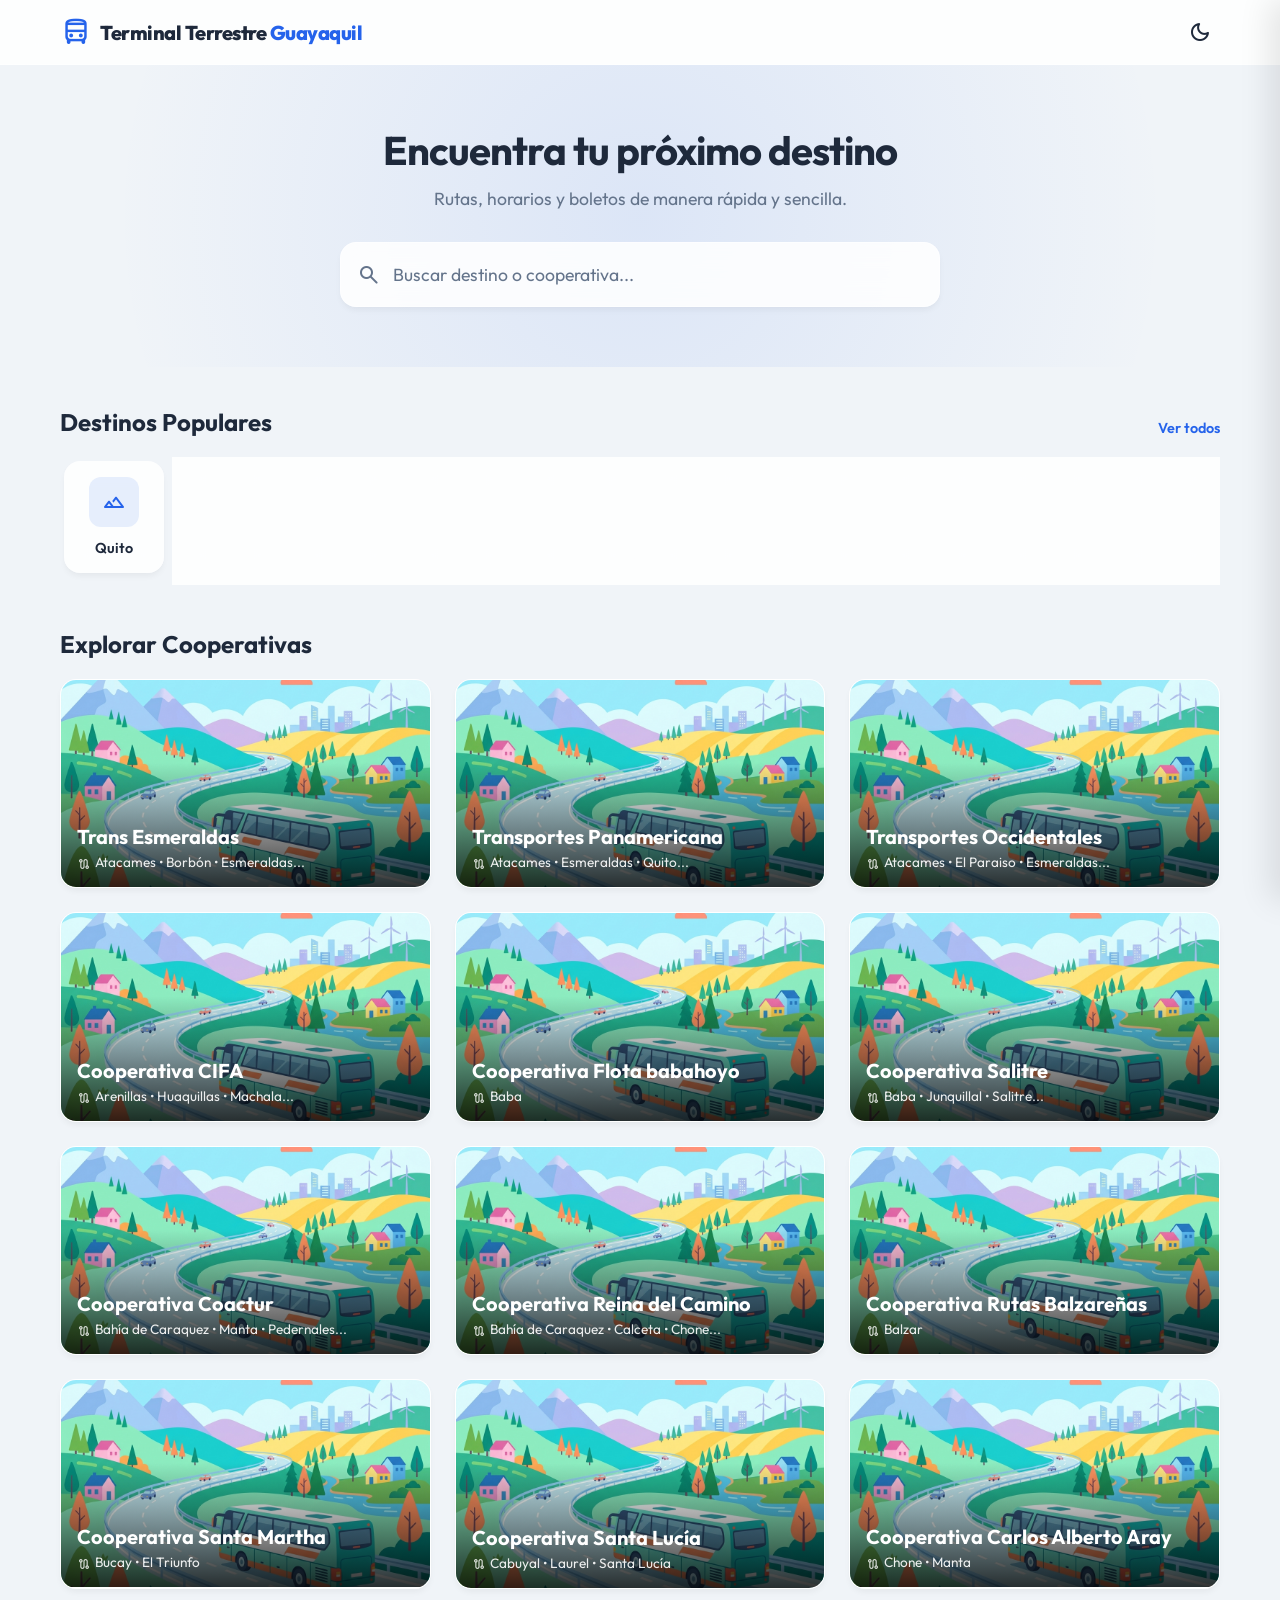
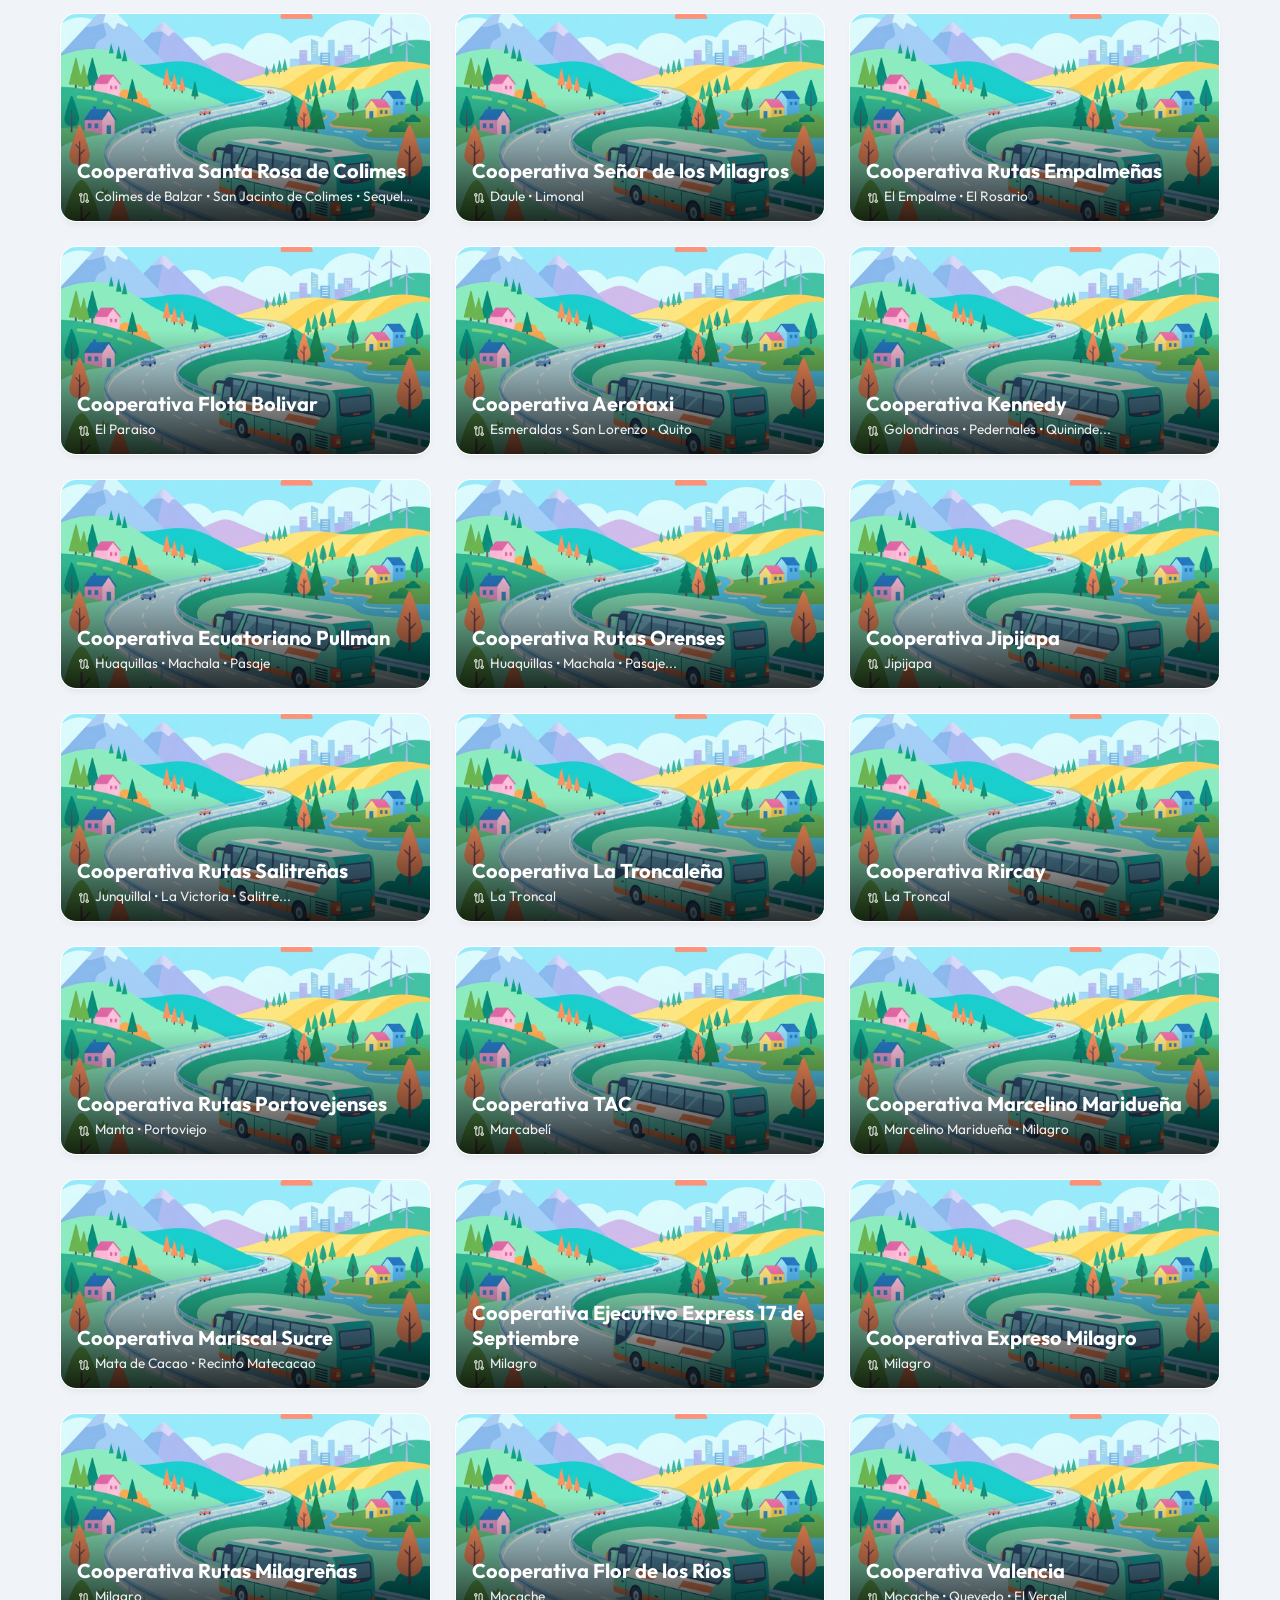
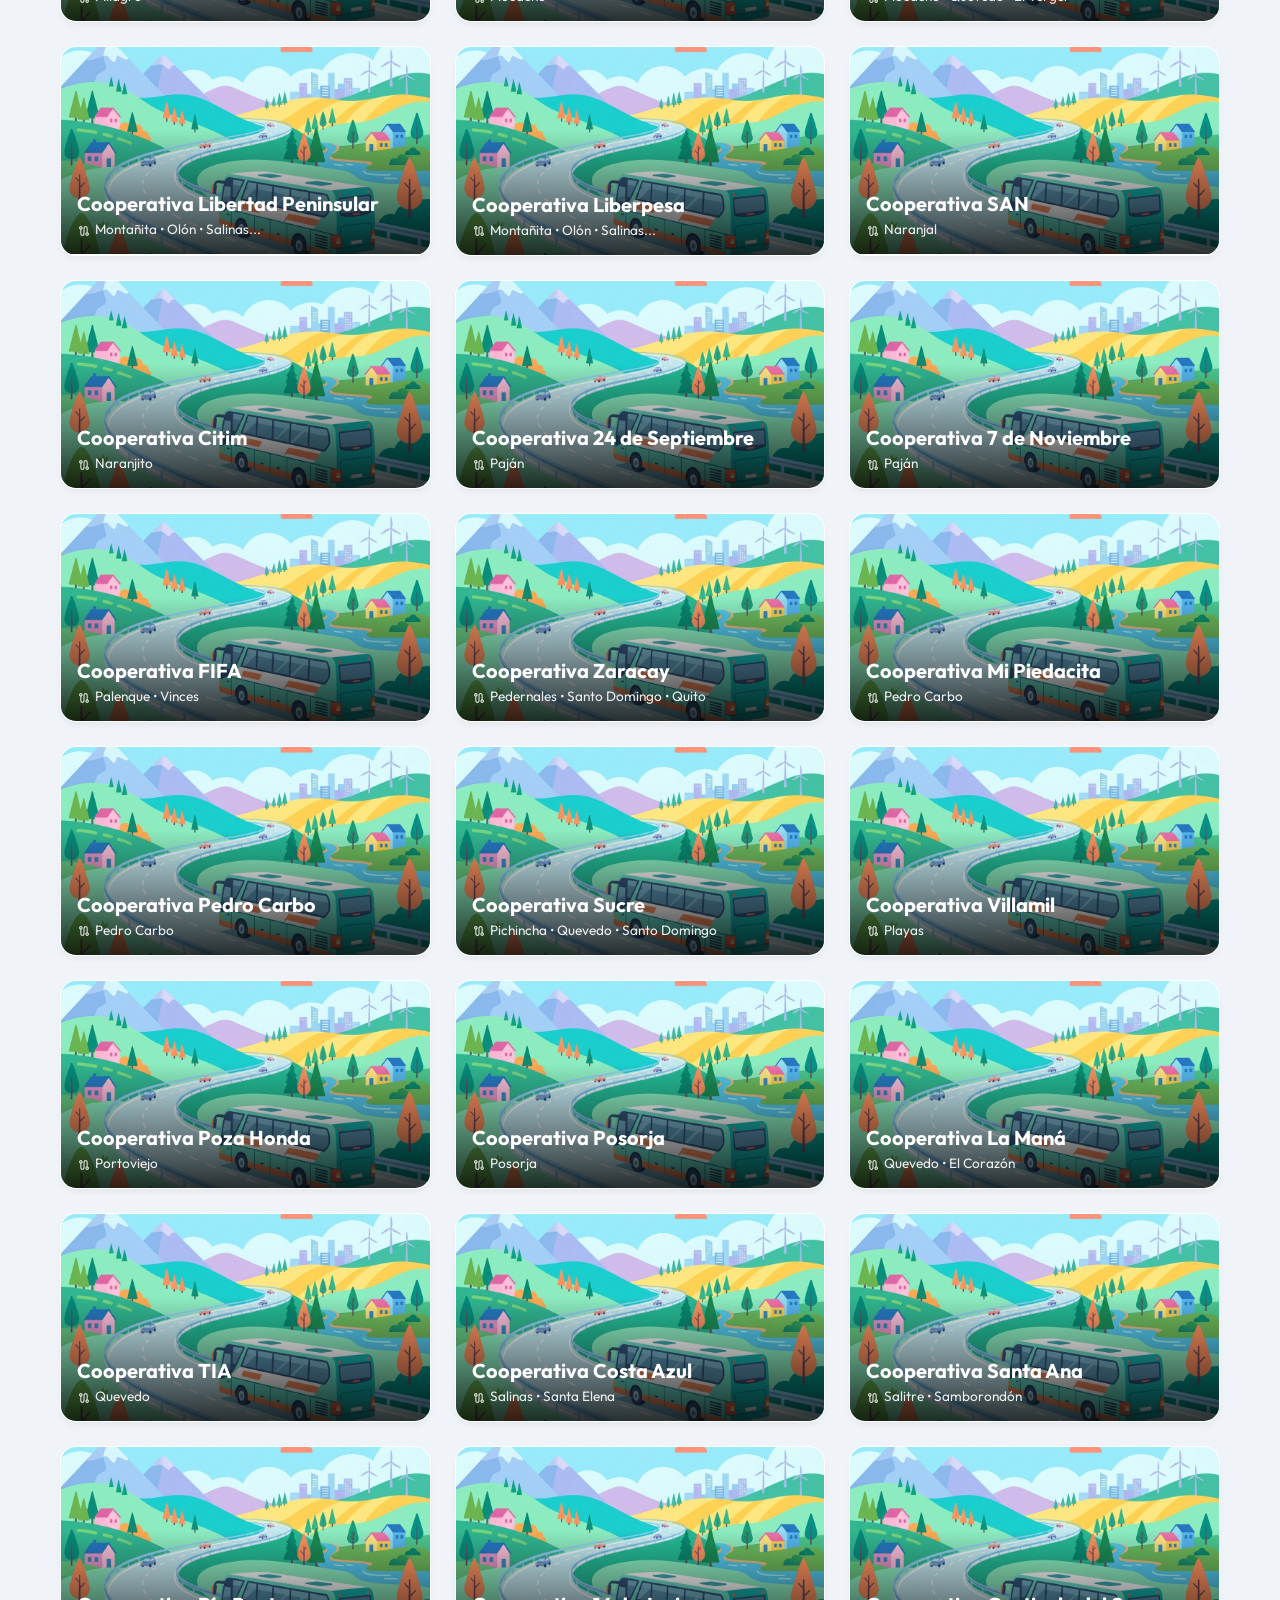
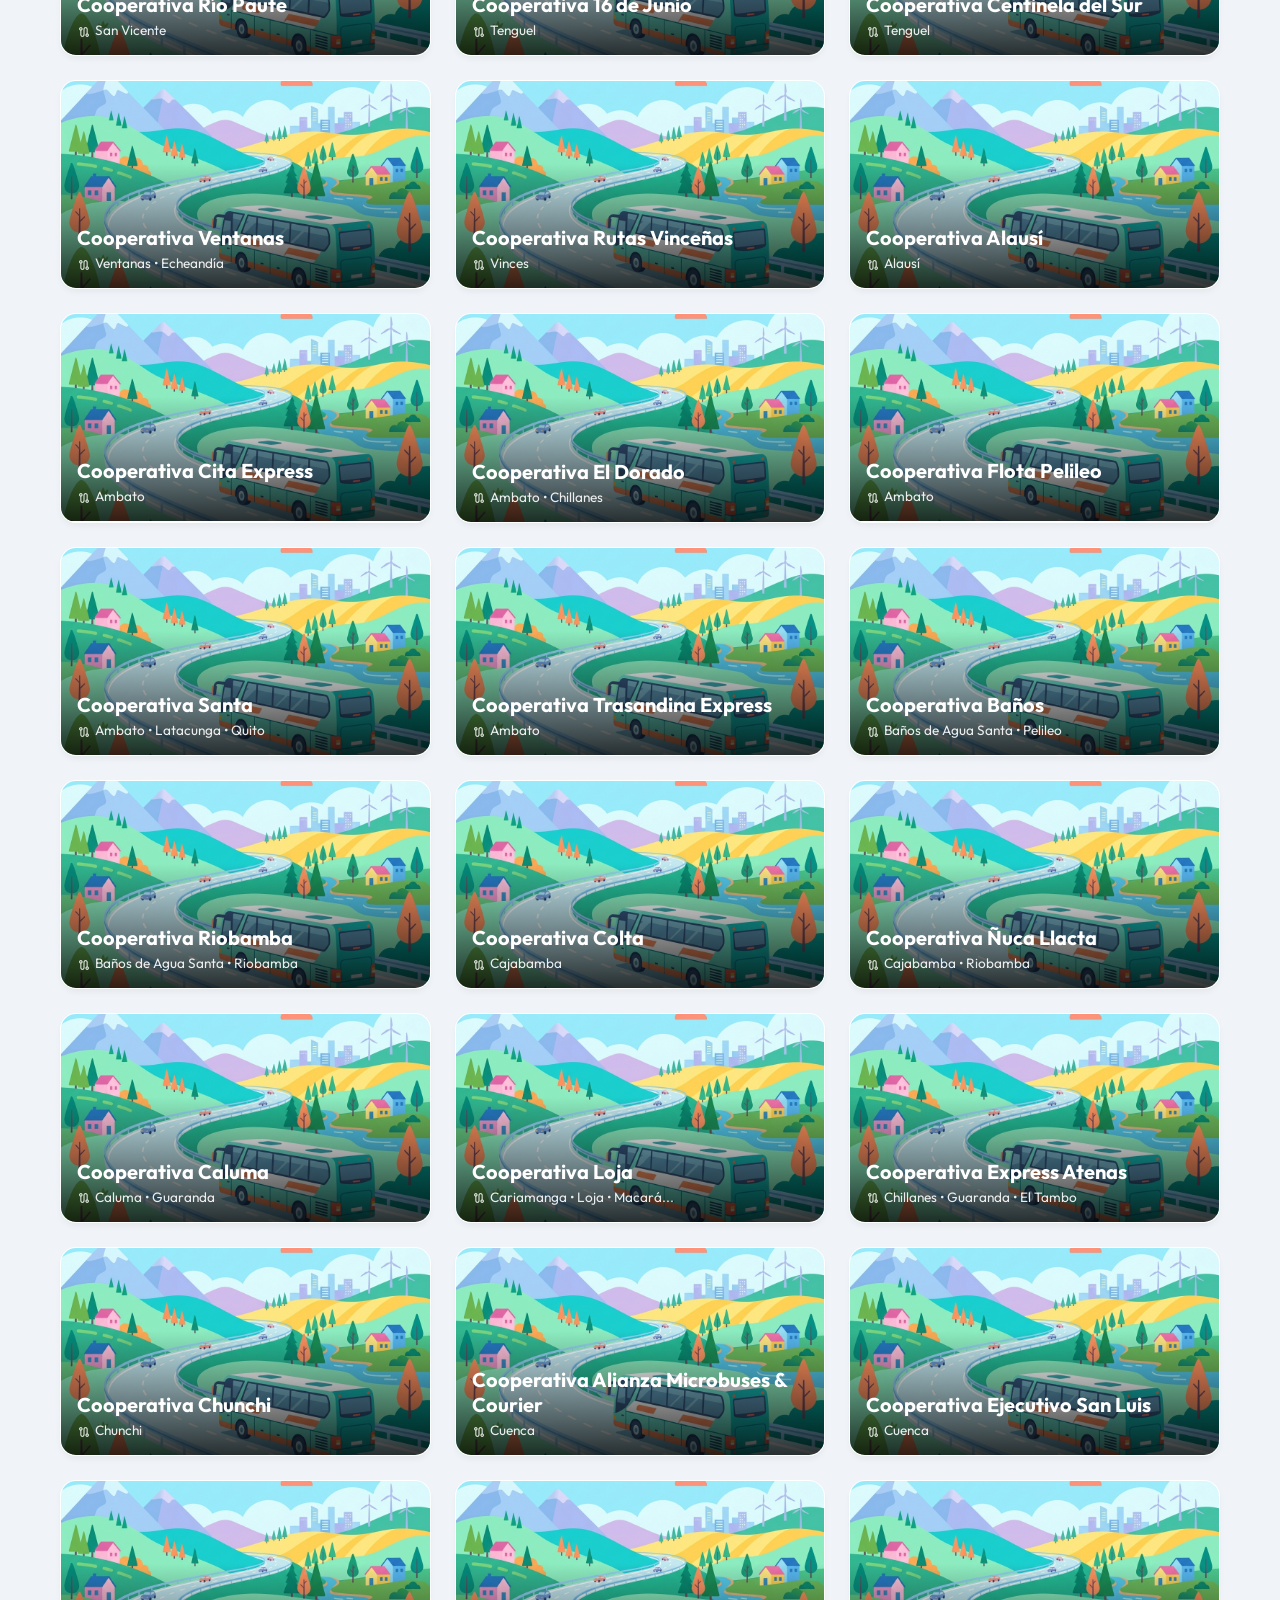
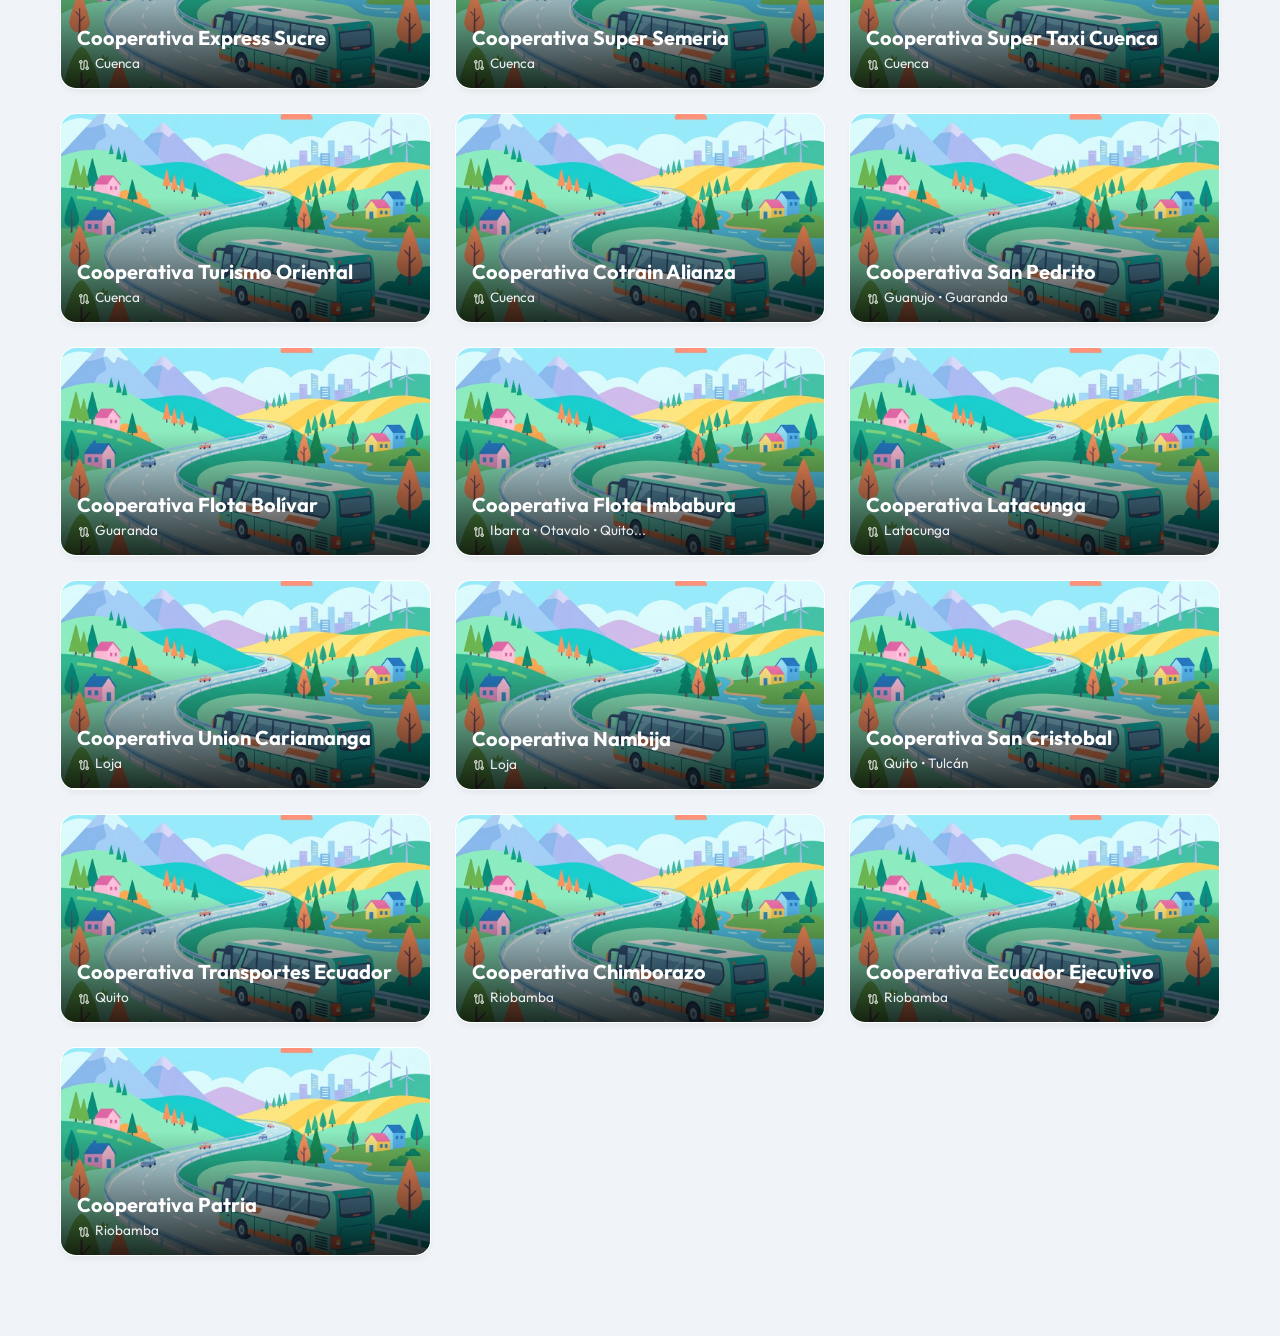
==== commit f73234eb: "Update bus placeholder images for light and dark modes" ====
--- a/index.html
+++ b/index.html
@@ -84,7 +84,7 @@
     <div class="panel-content" id="panel-content">
       <!-- Banner -->
       <div class="panel-banner">
-        <img src="assets/bus-placeholder.png" alt="Cooperativa" loading="lazy">
+        <img src="assets/bus-placeholder-light.png" alt="Cooperativa" loading="lazy">
         <div class="panel-banner-overlay">
           <span class="badge" id="panel-boleteria">Boletería #</span>
         </div>
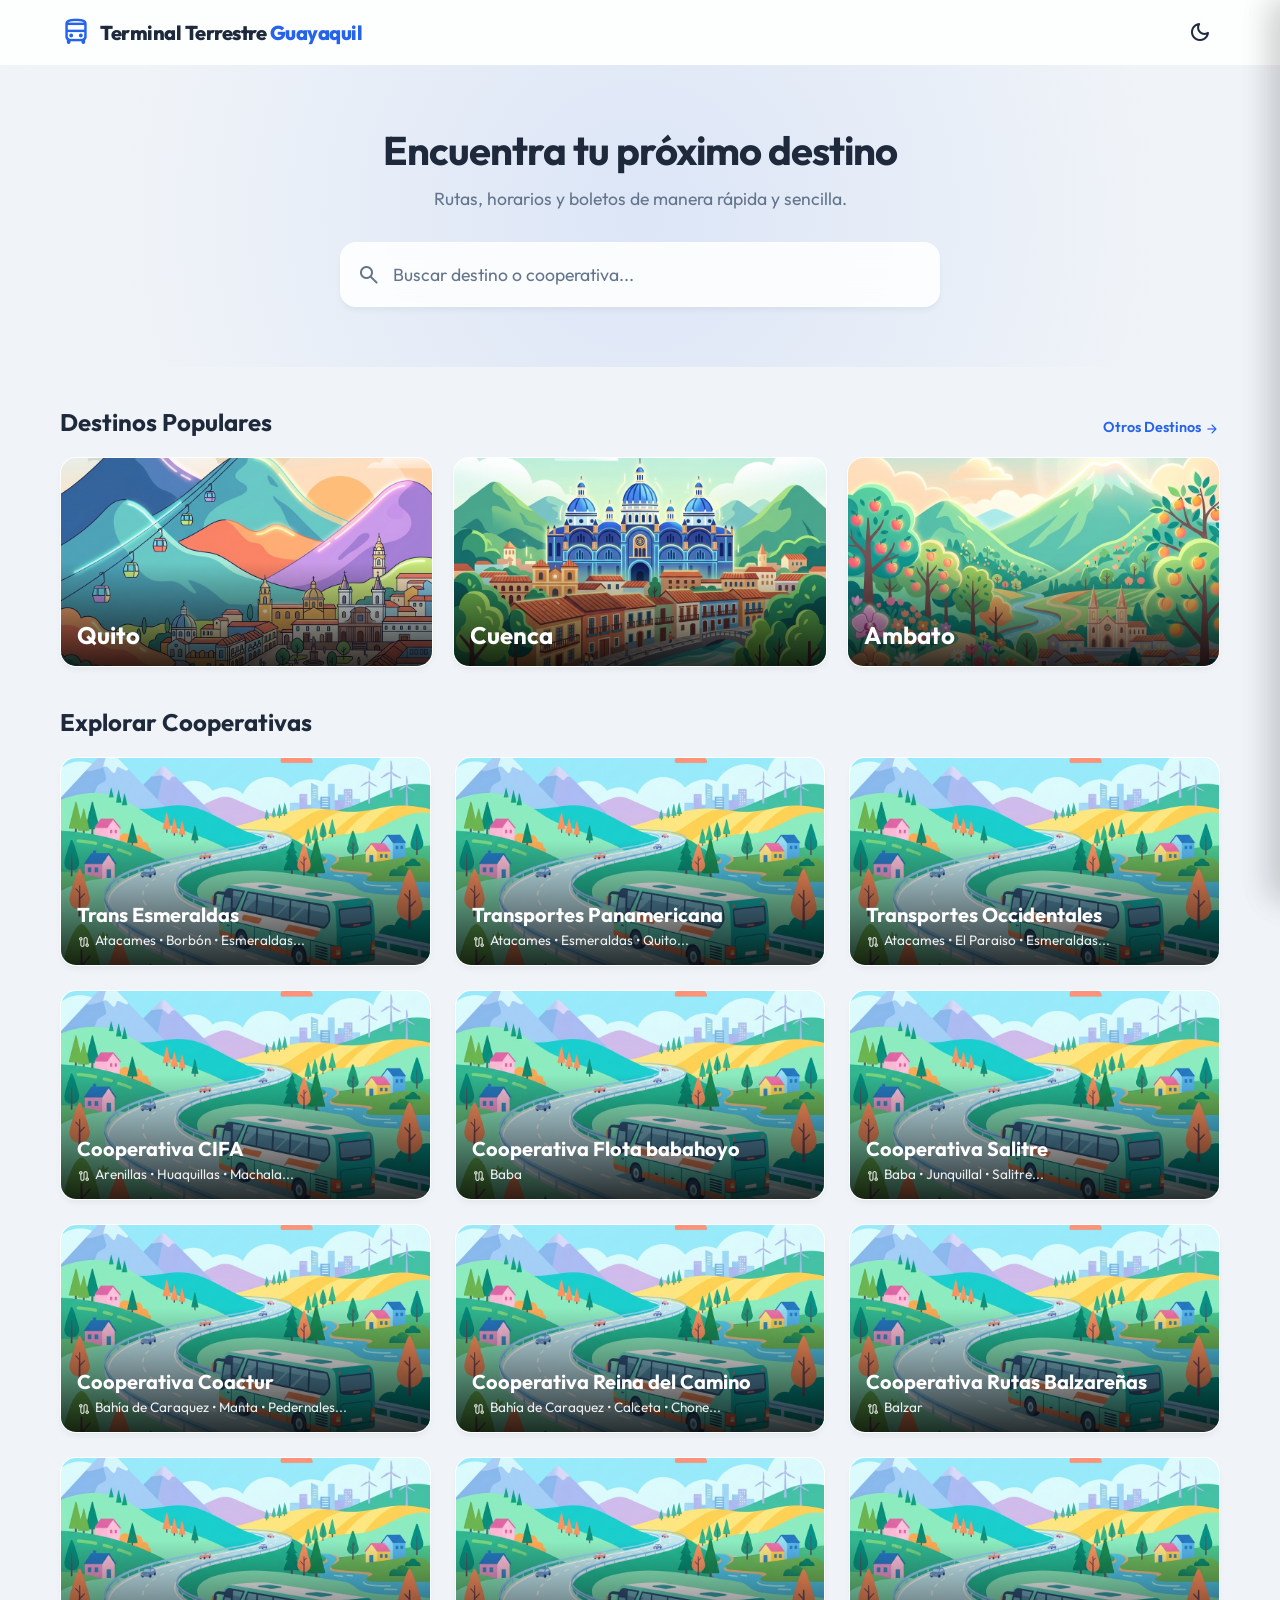
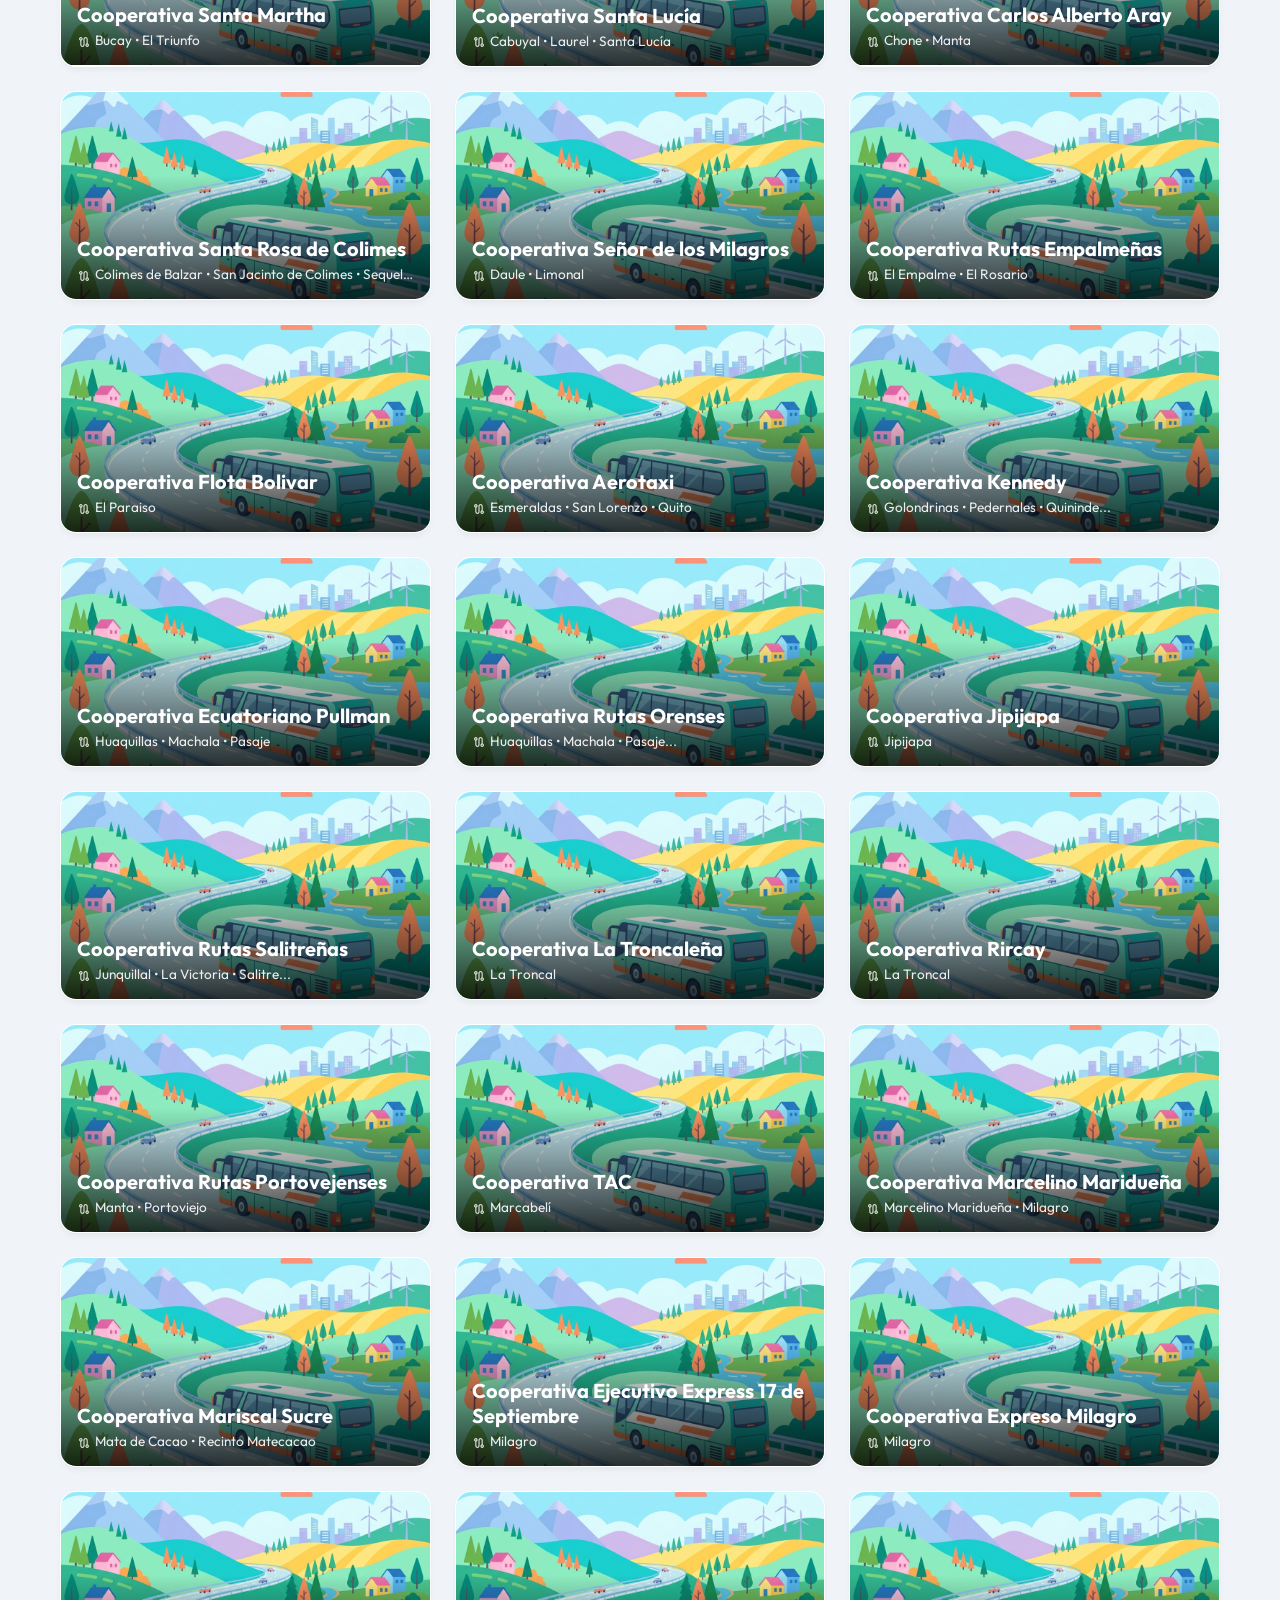
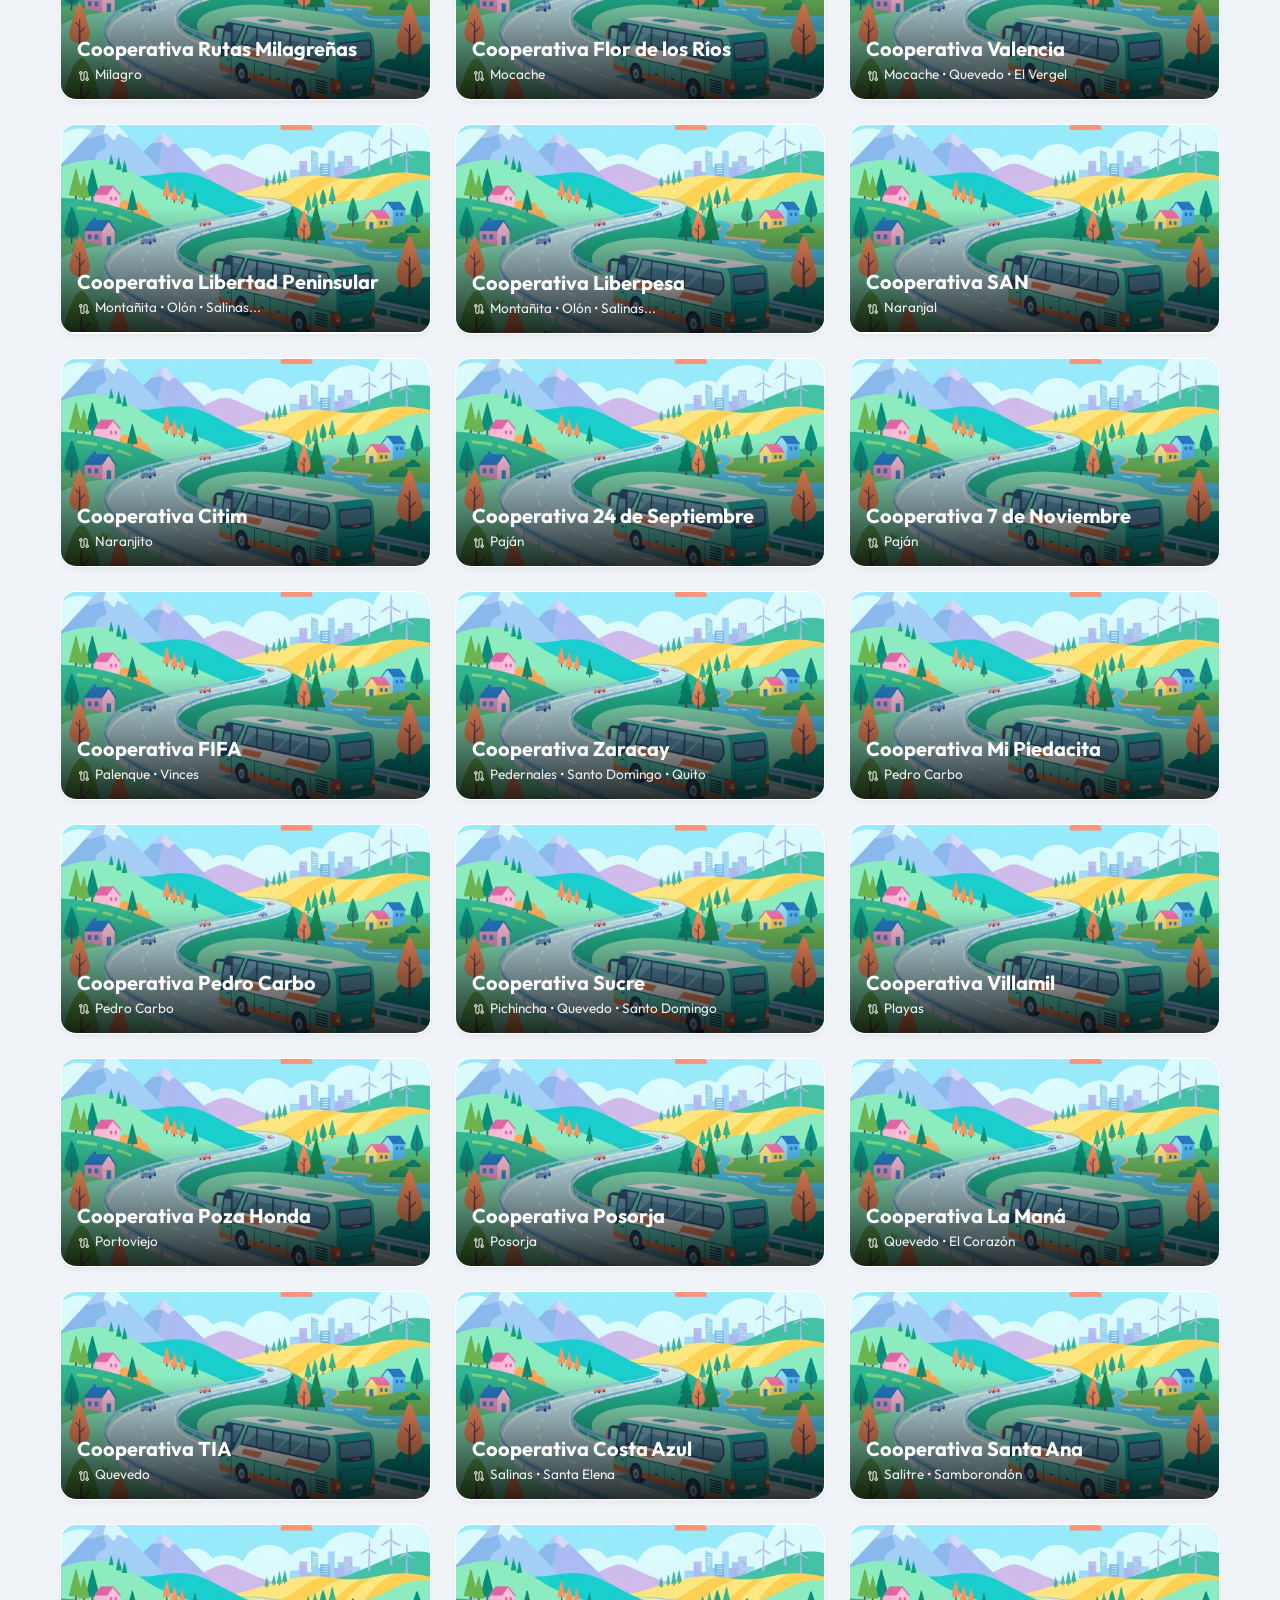
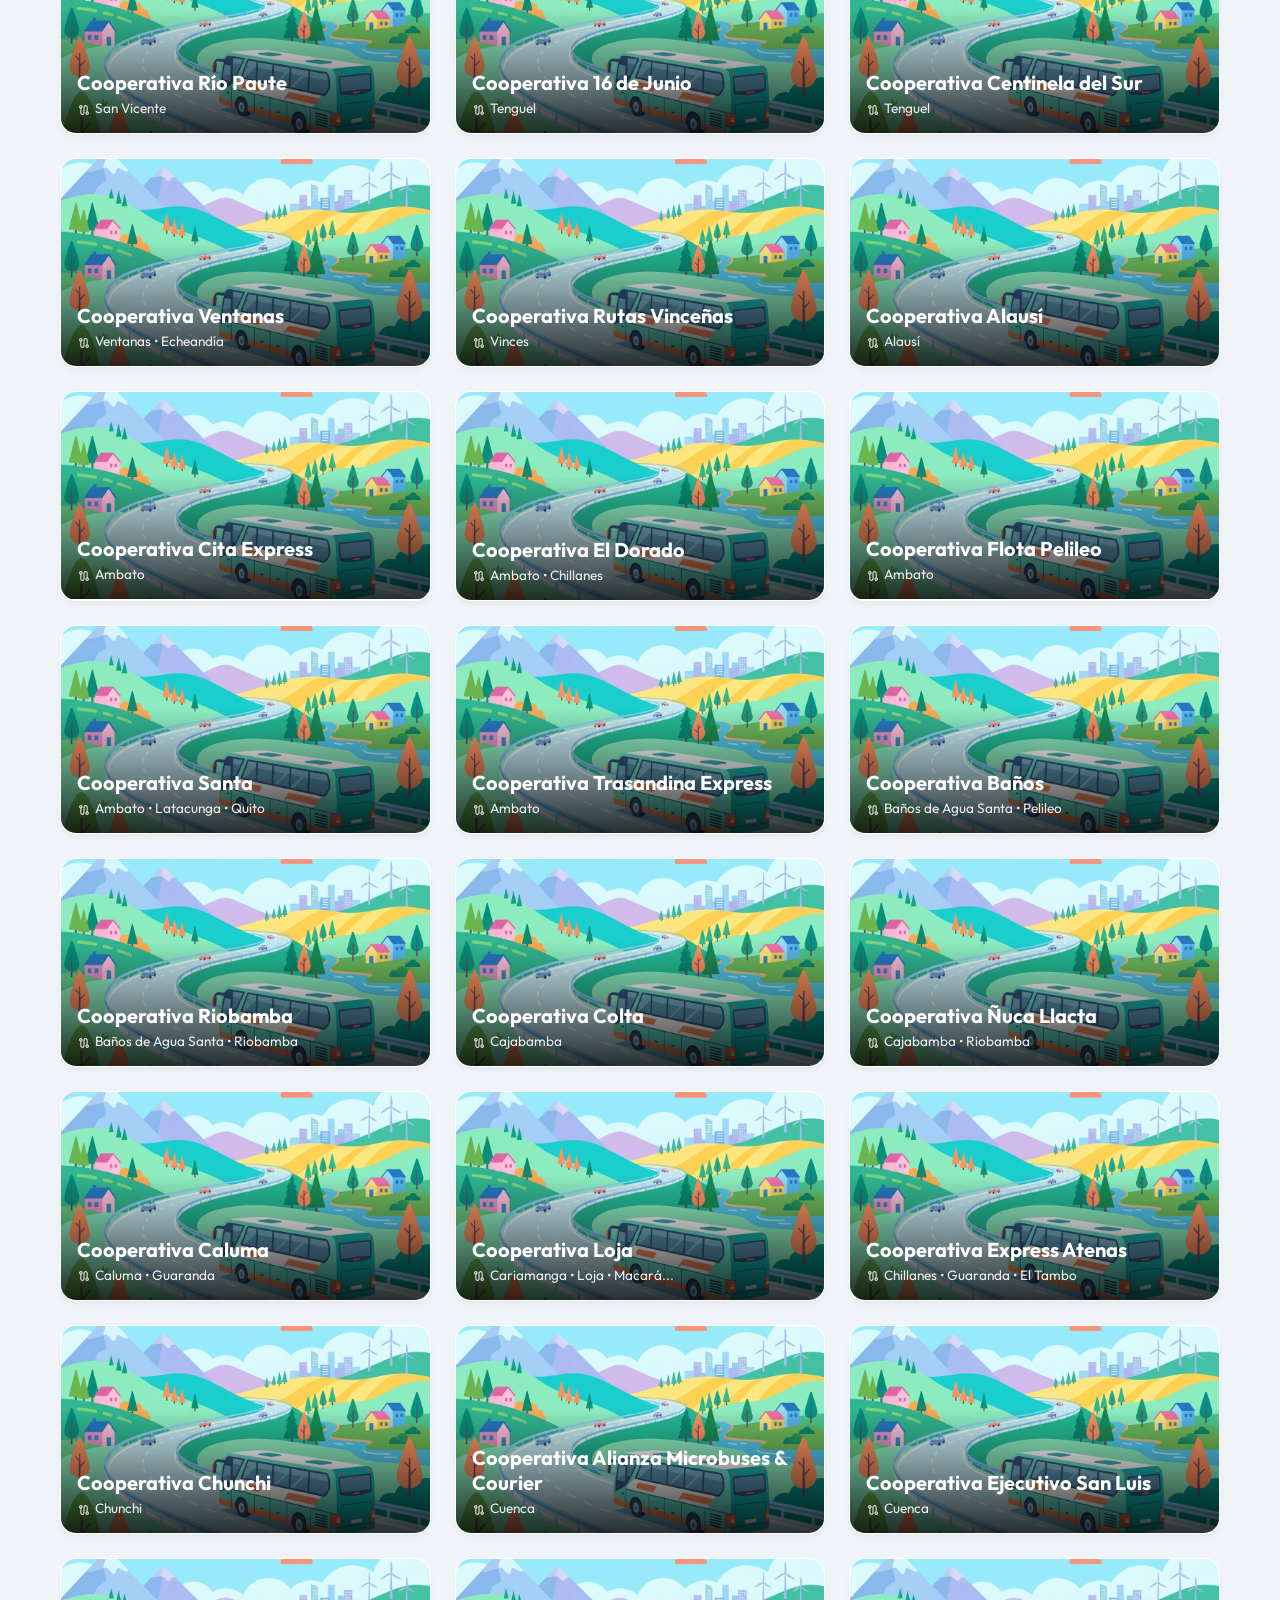
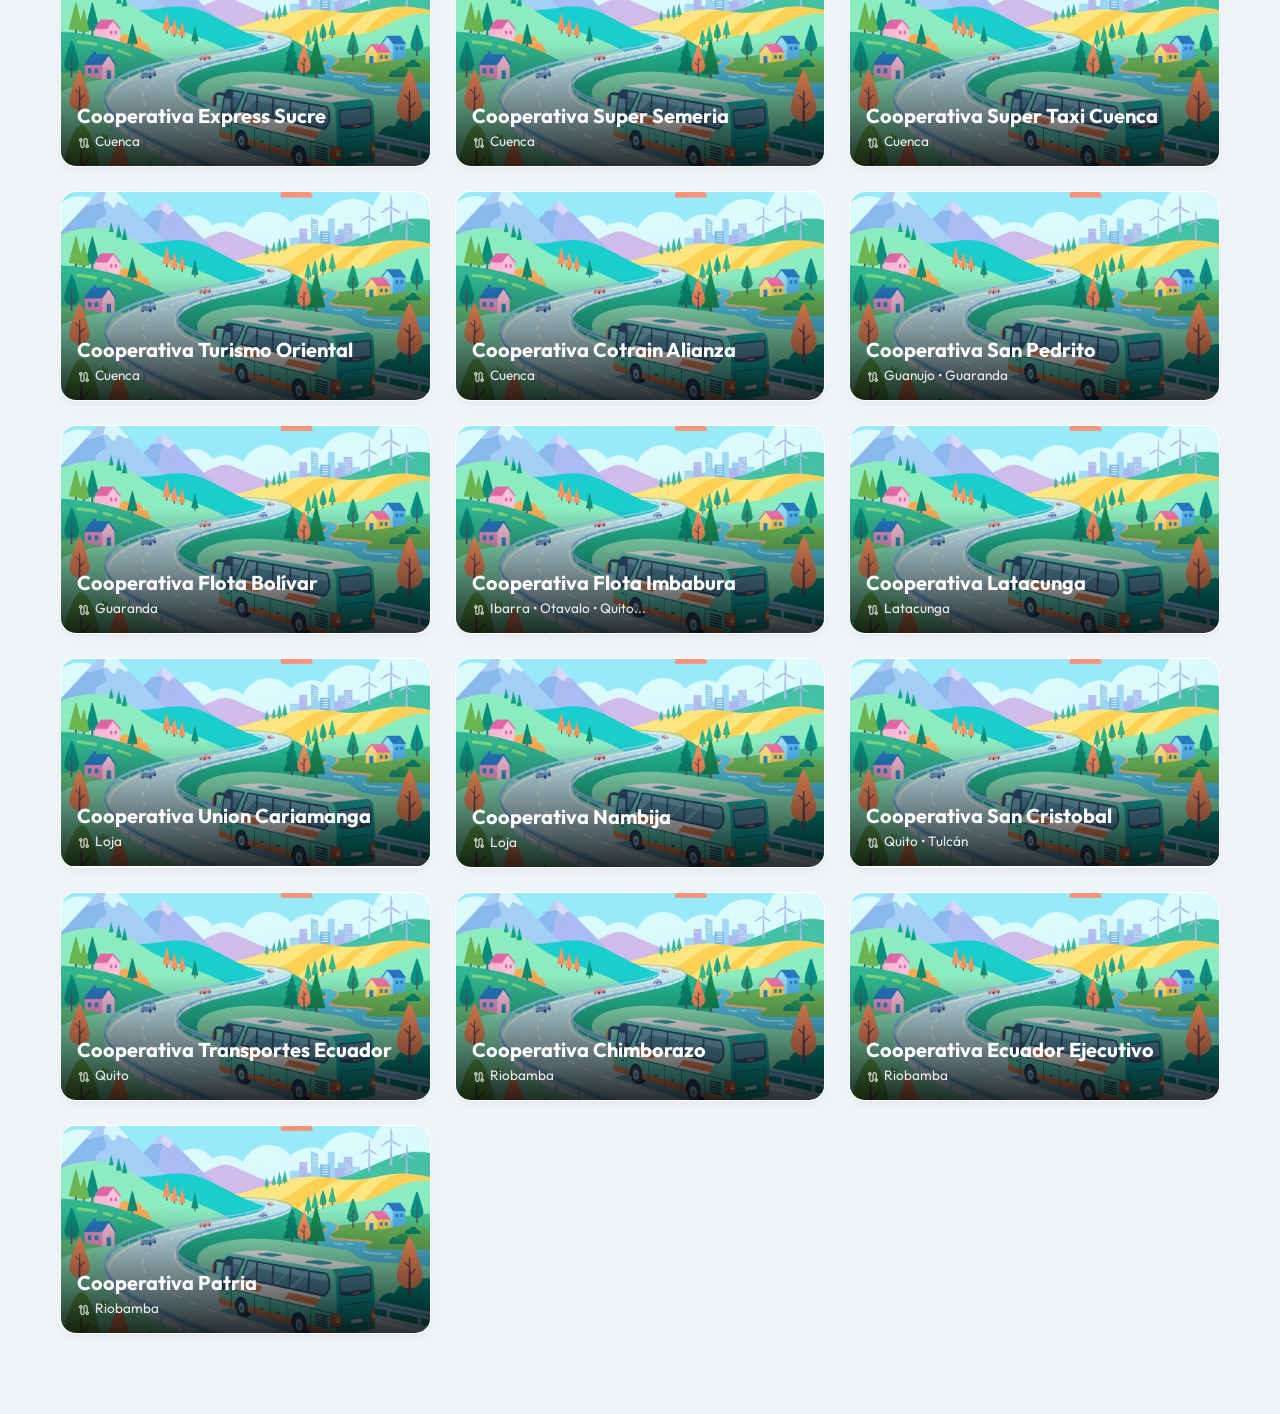
==== commit b6298366: "Highlight popular destinations with custom UI cards" ====
--- a/index.html
+++ b/index.html
@@ -50,10 +50,21 @@
     <section class="section">
       <div class="section-header">
         <h3>Destinos Populares</h3>
-        <button class="btn-text" id="btn-clear-filters">Ver todos</button>
+        <button class="btn-text" id="btn-open-dests">Otros Destinos <span class="material-symbols-rounded" style="font-size:16px;vertical-align:middle;">arrow_forward</span></button>
       </div>
-      <div class="destinations-container no-scrollbar" id="destinations-grid">
-        <!-- Rendered by JS -->
+      <div class="dest-hero-grid">
+        <div class="dest-hero-card glass-card" data-dest="Quito">
+          <img src="assets/quito.png" alt="Quito">
+          <div class="dest-hero-overlay"><h3>Quito</h3></div>
+        </div>
+        <div class="dest-hero-card glass-card" data-dest="Cuenca">
+          <img src="assets/cuenca.png" alt="Cuenca">
+          <div class="dest-hero-overlay"><h3>Cuenca</h3></div>
+        </div>
+        <div class="dest-hero-card glass-card" data-dest="Ambato">
+          <img src="assets/ambato.png" alt="Ambato">
+          <div class="dest-hero-overlay"><h3>Ambato</h3></div>
+        </div>
       </div>
     </section>
 
@@ -117,6 +128,22 @@
     </div>
   </aside>
 
+  <!-- All Destinations Panel -->
+  <aside class="side-panel" id="dest-panel">
+    <div class="panel-header glass">
+      <button class="icon-btn" id="btn-close-dest-panel" aria-label="Cerrar panel">
+        <span class="material-symbols-rounded">close</span>
+      </button>
+      <h3 class="panel-title">Todos los Destinos</h3>
+    </div>
+    <div class="panel-content" style="padding: 24px; padding-top: 80px;">
+      <button class="btn-text" id="btn-clear-filters" style="margin-bottom: 20px;">Mostrar todas las cooperativas</button>
+      <div class="destinations-grid" id="destinations-grid">
+        <!-- Rendered by JS -->
+      </div>
+    </div>
+  </aside>
+
   <script src="js/app.js"></script>
 </body>
 </html>
--- a/css/styles.css
+++ b/css/styles.css
@@ -190,15 +190,52 @@
 }
 .btn-text:hover { text-decoration: underline; }
 
-/* Destinations Filter */
-.destinations-container {
-  display: flex;
+/* Destinations Filter (Old/Secondary) */
+.destinations-grid {
+  display: grid;
+  grid-template-columns: repeat(auto-fill, minmax(100px, 1fr));
   gap: 16px;
-  overflow-x: auto;
-  padding: 4px 4px 16px 4px;
 }
 .no-scrollbar::-webkit-scrollbar { display: none; }
 .no-scrollbar { -ms-overflow-style: none; scrollbar-width: none; }
+
+/* Popular Destinations (Hero Cards) */
+.dest-hero-grid {
+  display: grid;
+  grid-template-columns: repeat(3, 1fr);
+  gap: 20px;
+}
+@media (max-width: 768px) {
+  .dest-hero-grid {
+    grid-template-columns: 1fr;
+  }
+}
+.dest-hero-card {
+  position: relative;
+  aspect-ratio: 16/9;
+  border-radius: 16px;
+  overflow: hidden;
+  cursor: pointer;
+  transition: transform 0.3s, box-shadow 0.3s;
+  padding: 0;
+}
+.dest-hero-card:hover { transform: translateY(-5px); box-shadow: var(--shadow-md); border-color: var(--accent); }
+.dest-hero-card.active { border: 2px solid var(--accent); }
+.dest-hero-card img {
+  width: 100%; height: 100%;
+  object-fit: cover;
+  transition: transform 0.5s;
+}
+.dest-hero-card:hover img { transform: scale(1.05); }
+.dest-hero-overlay {
+  position: absolute;
+  inset: 0;
+  background: linear-gradient(to top, rgba(0,0,0,0.8) 0%, transparent 50%);
+  display: flex;
+  align-items: flex-end;
+  padding: 16px;
+}
+.dest-hero-overlay h3 { color: #fff; font-size: 1.5rem; margin: 0; z-index: 2;}
 
 .dest-card {
   flex: 0 0 auto;
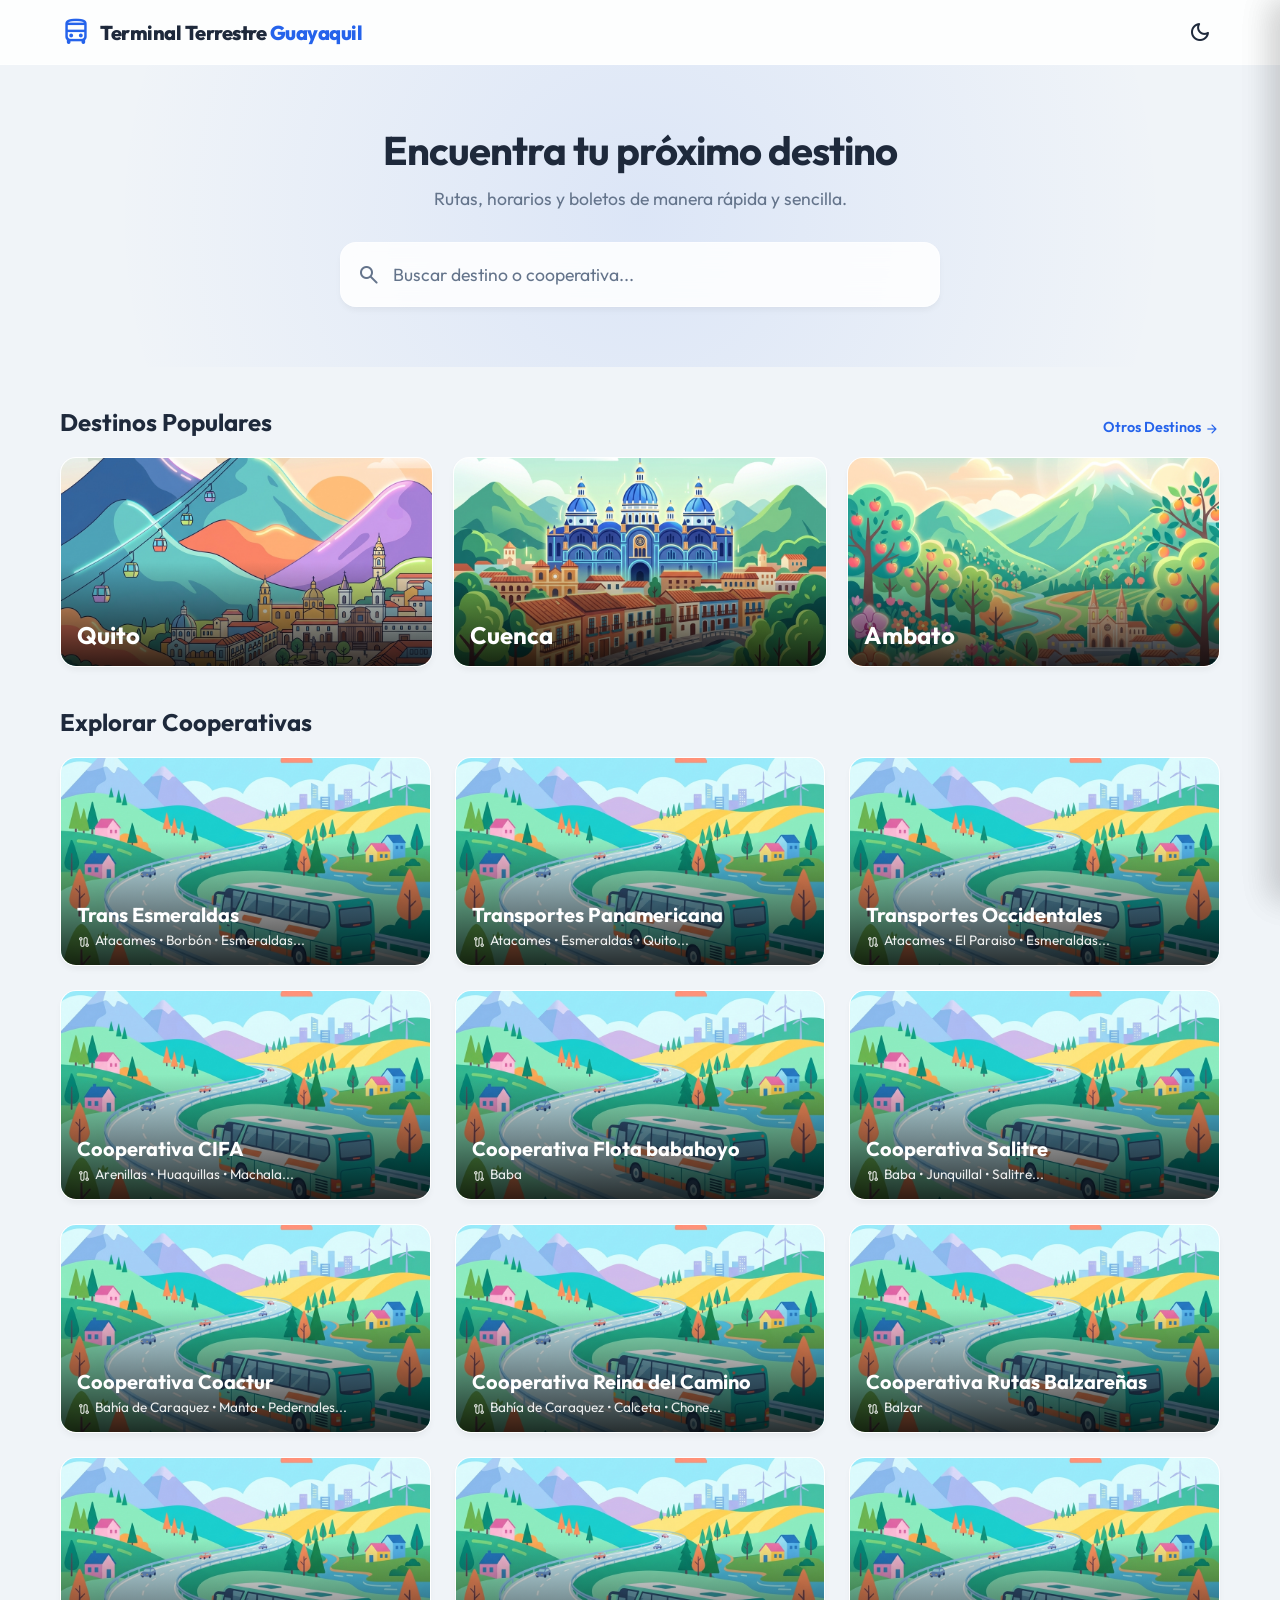
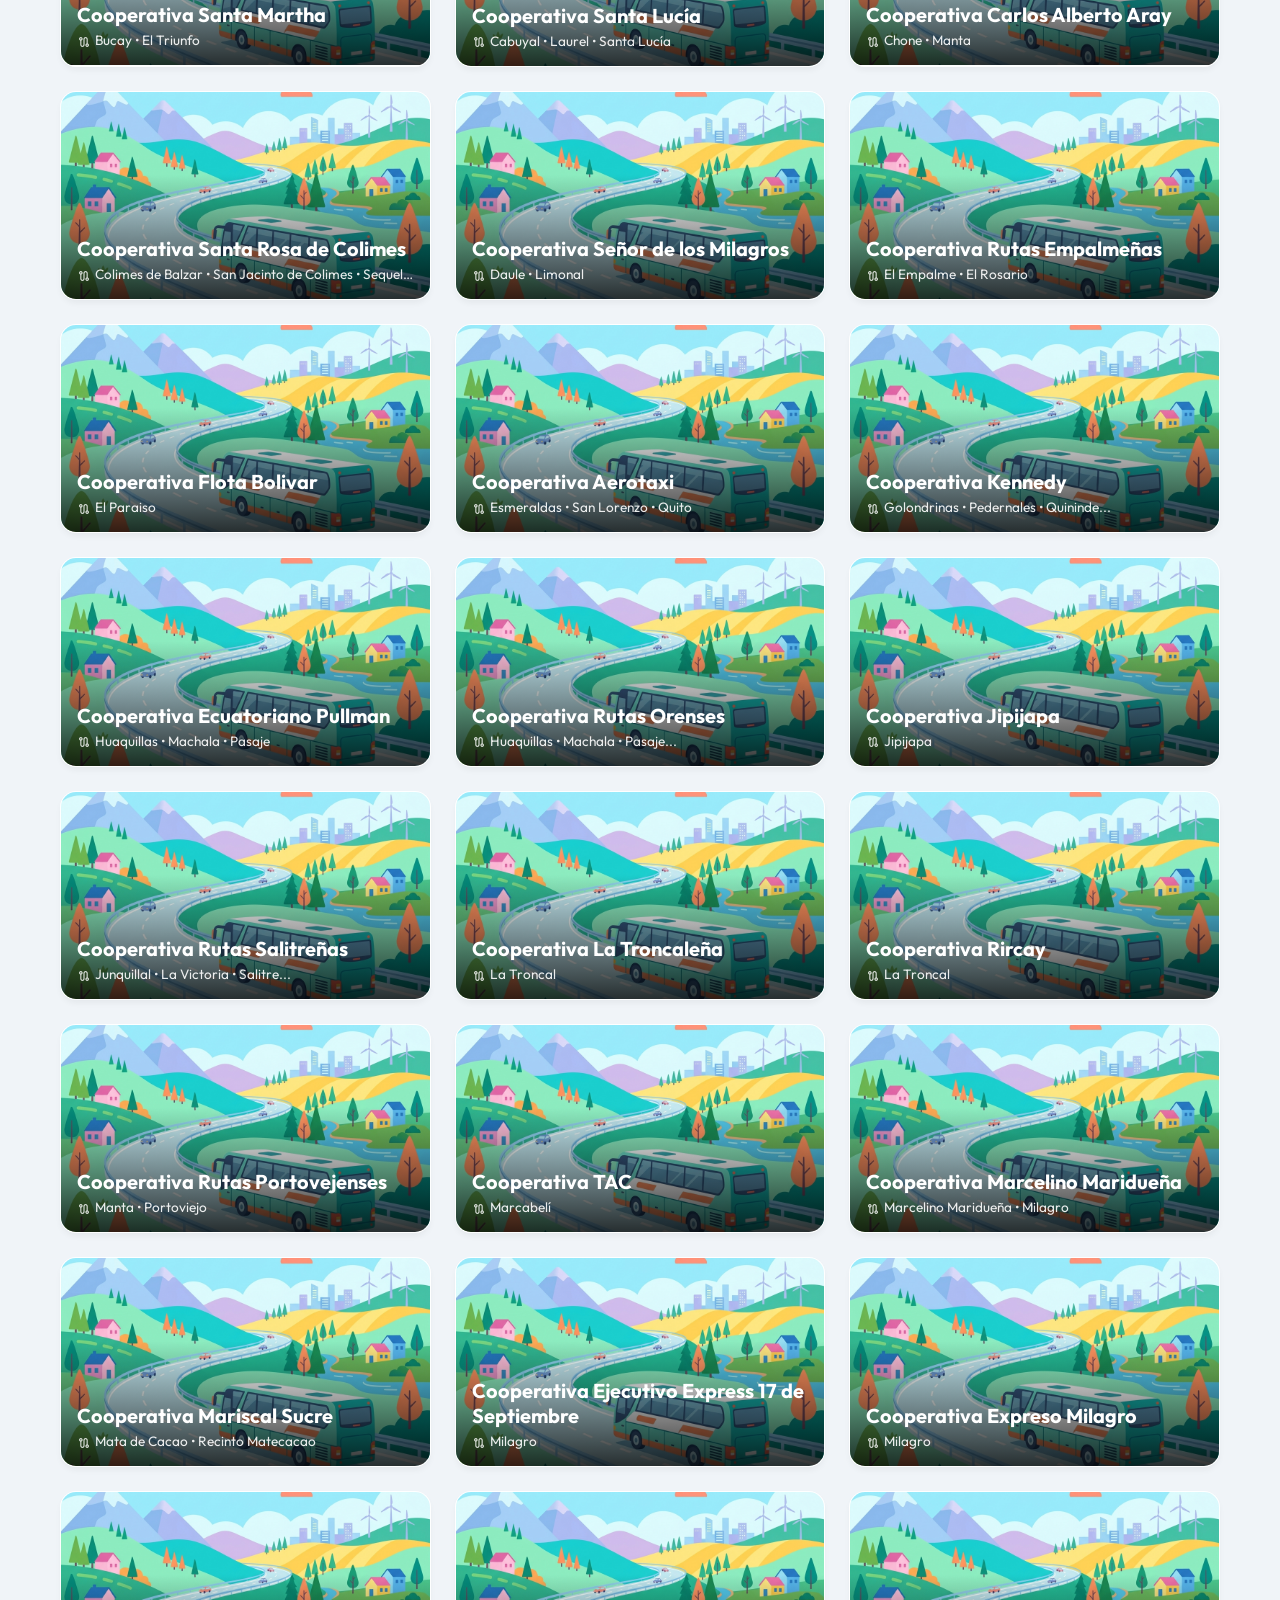
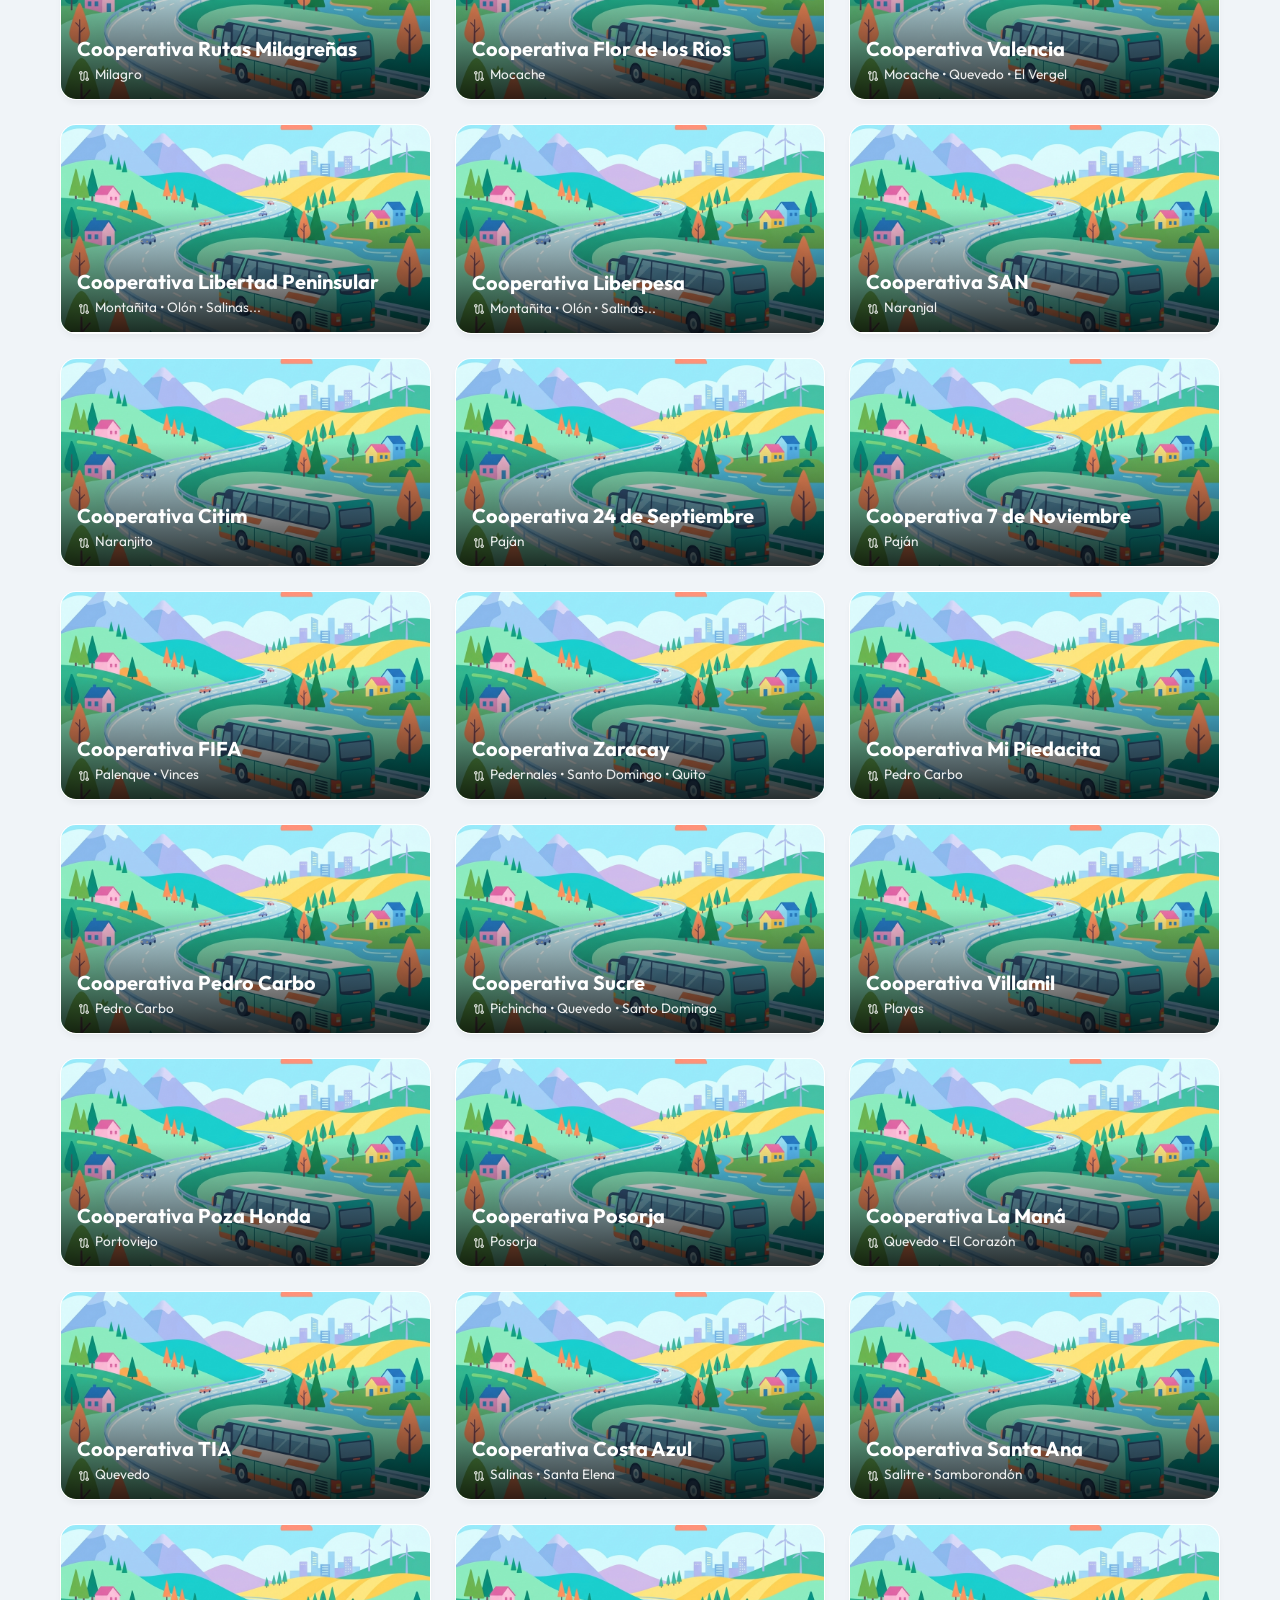
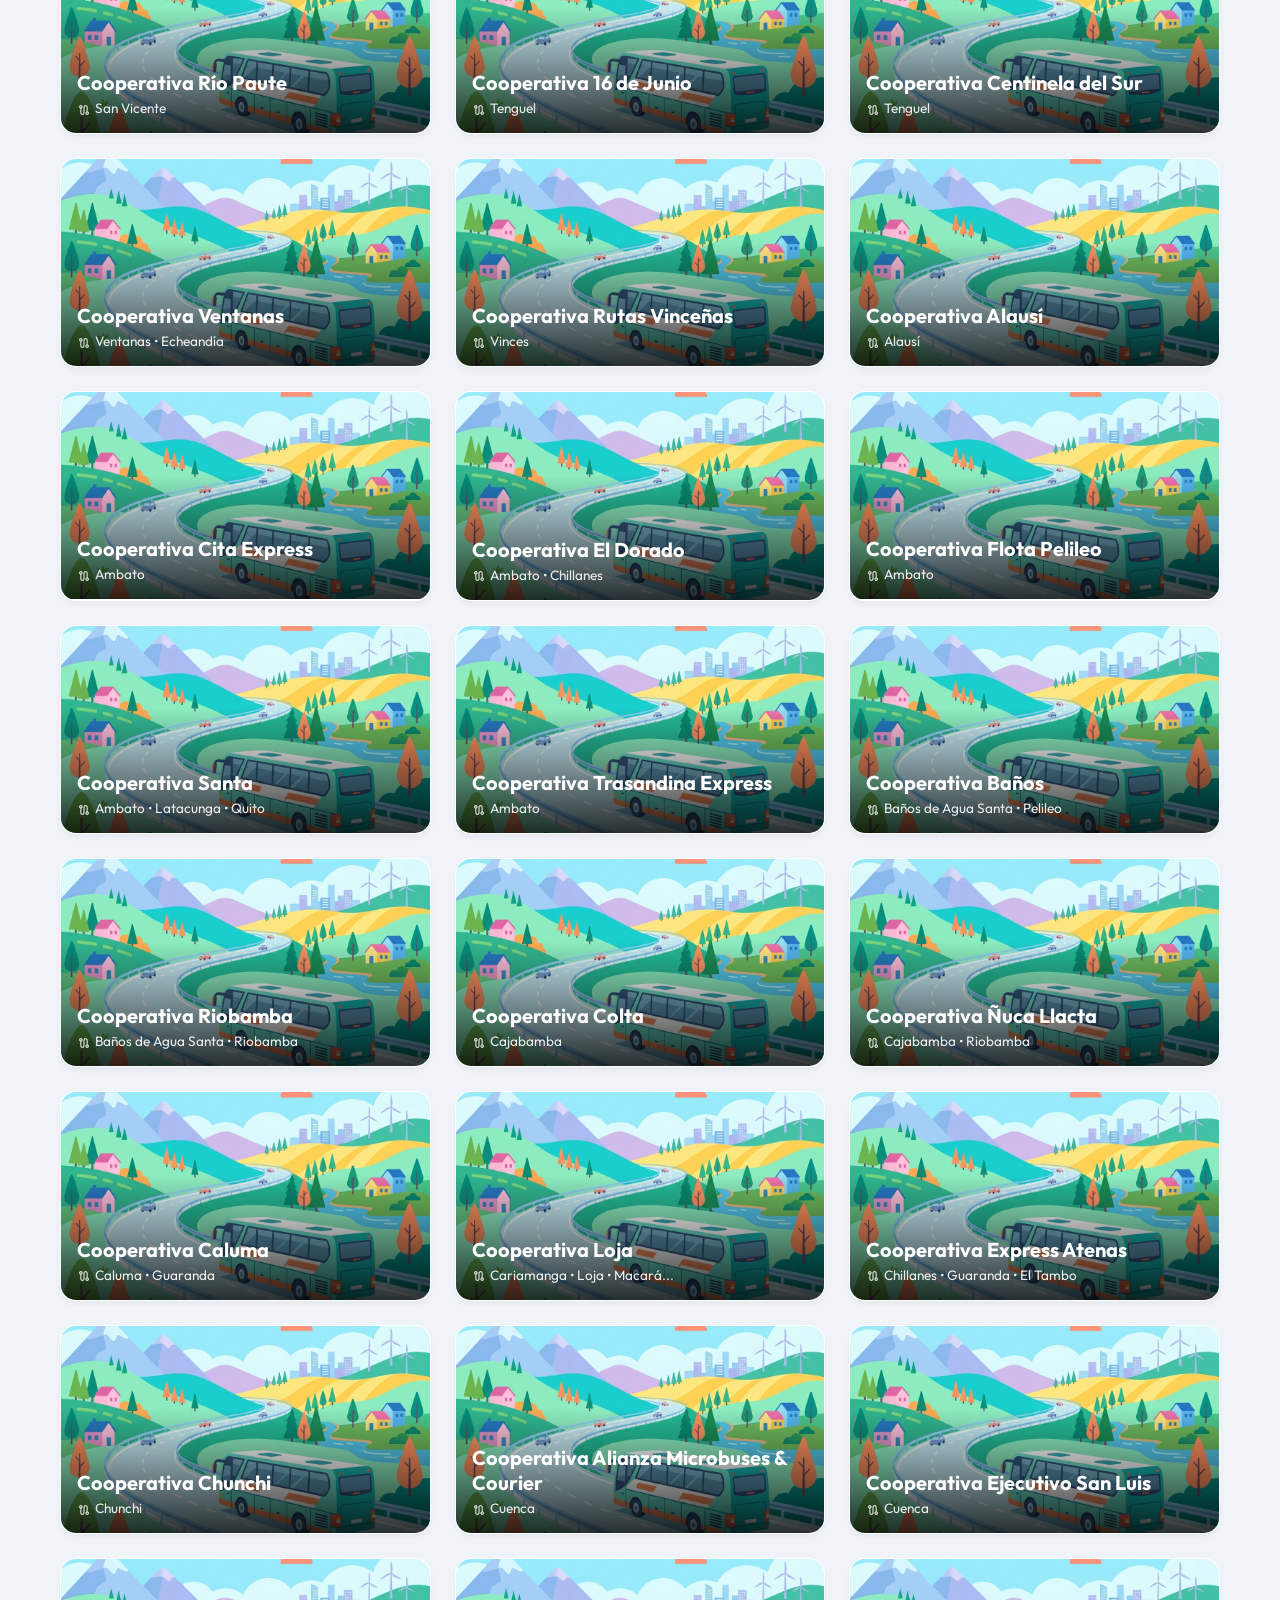
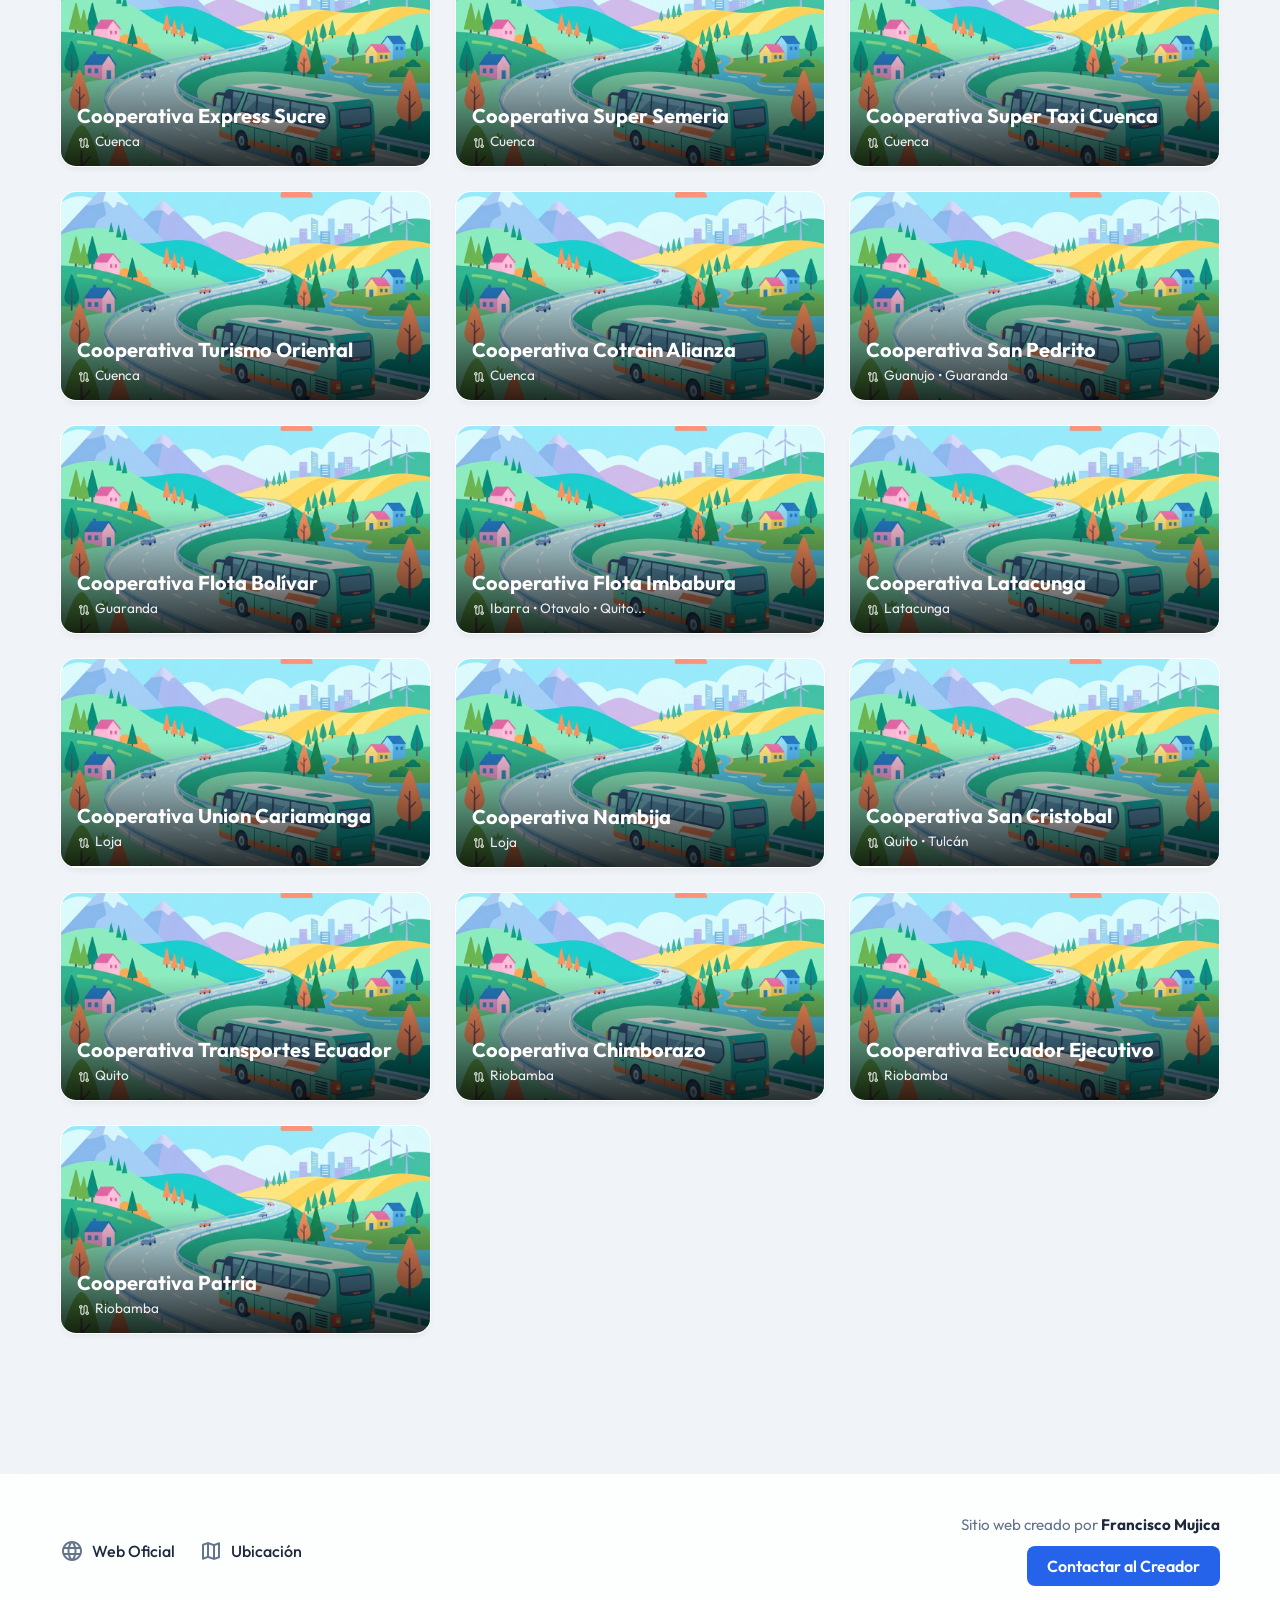
==== commit 3a37f860: "Add footer with links and creator credits" ====
--- a/index.html
+++ b/index.html
@@ -83,6 +83,24 @@
     </section>
   </main>
 
+  <!-- Footer -->
+  <footer class="footer glass">
+    <div class="container footer-content">
+      <div class="footer-links">
+        <a href="https://ttg.ec/" target="_blank" rel="noopener" class="footer-link">
+          <span class="material-symbols-rounded">language</span> Web Oficial
+        </a>
+        <a href="https://maps.app.goo.gl/e5bZxDLPYpLdcUAu5" target="_blank" rel="noopener" class="footer-link">
+          <span class="material-symbols-rounded">map</span> Ubicación
+        </a>
+      </div>
+      <div class="footer-credit">
+        <p>Sitio web creado por <strong>Francisco Mujica</strong></p>
+        <a href="mailto:franciscomujica.01@gmail.com" class="btn-contact">Contactar al Creador</a>
+      </div>
+    </div>
+  </footer>
+
   <!-- Sliding Details Panel -->
   <div class="overlay" id="panel-overlay"></div>
   <aside class="side-panel" id="side-panel">
--- a/css/styles.css
+++ b/css/styles.css
@@ -414,8 +414,66 @@
 .contact-item { display: flex; align-items: center; gap: 12px; font-size: 0.95rem; }
 .contact-icon { color: var(--accent); }
 
+/* Footer */
+.footer {
+  margin-top: 60px;
+  padding: 40px 0;
+  border-top: 1px solid var(--glass-border);
+}
+.footer-content {
+  display: flex;
+  flex-wrap: wrap;
+  justify-content: space-between;
+  align-items: center;
+  gap: 24px;
+}
+.footer-links {
+  display: flex;
+  gap: 24px;
+}
+.footer-link {
+  display: flex;
+  align-items: center;
+  gap: 8px;
+  color: var(--text-primary);
+  font-weight: 500;
+  transition: color 0.3s;
+}
+.footer-link:hover { color: var(--accent); }
+.footer-link span { color: var(--text-secondary); }
+
+.footer-credit {
+  display: flex;
+  flex-direction: column;
+  align-items: flex-end;
+  gap: 12px;
+}
+.footer-credit p {
+  color: var(--text-secondary);
+  font-size: 0.95rem;
+}
+.footer-credit strong { color: var(--text-primary); }
+
+.btn-contact {
+  display: inline-block;
+  background: var(--accent);
+  color: #fff;
+  padding: 10px 20px;
+  border-radius: 8px;
+  font-weight: 600;
+  text-decoration: none;
+  transition: background 0.3s, transform 0.2s;
+}
+.btn-contact:hover {
+  background: var(--accent-hover);
+  color: #fff;
+  transform: translateY(-2px);
+}
+
 /* Responsive */
 @media (max-width: 640px) {
   .hero-title { font-size: 2rem; }
   .coop-grid { grid-template-columns: 1fr; }
-}
+  .footer-content { flex-direction: column; align-items: center; text-align: center; }
+  .footer-credit { align-items: center; }
+}
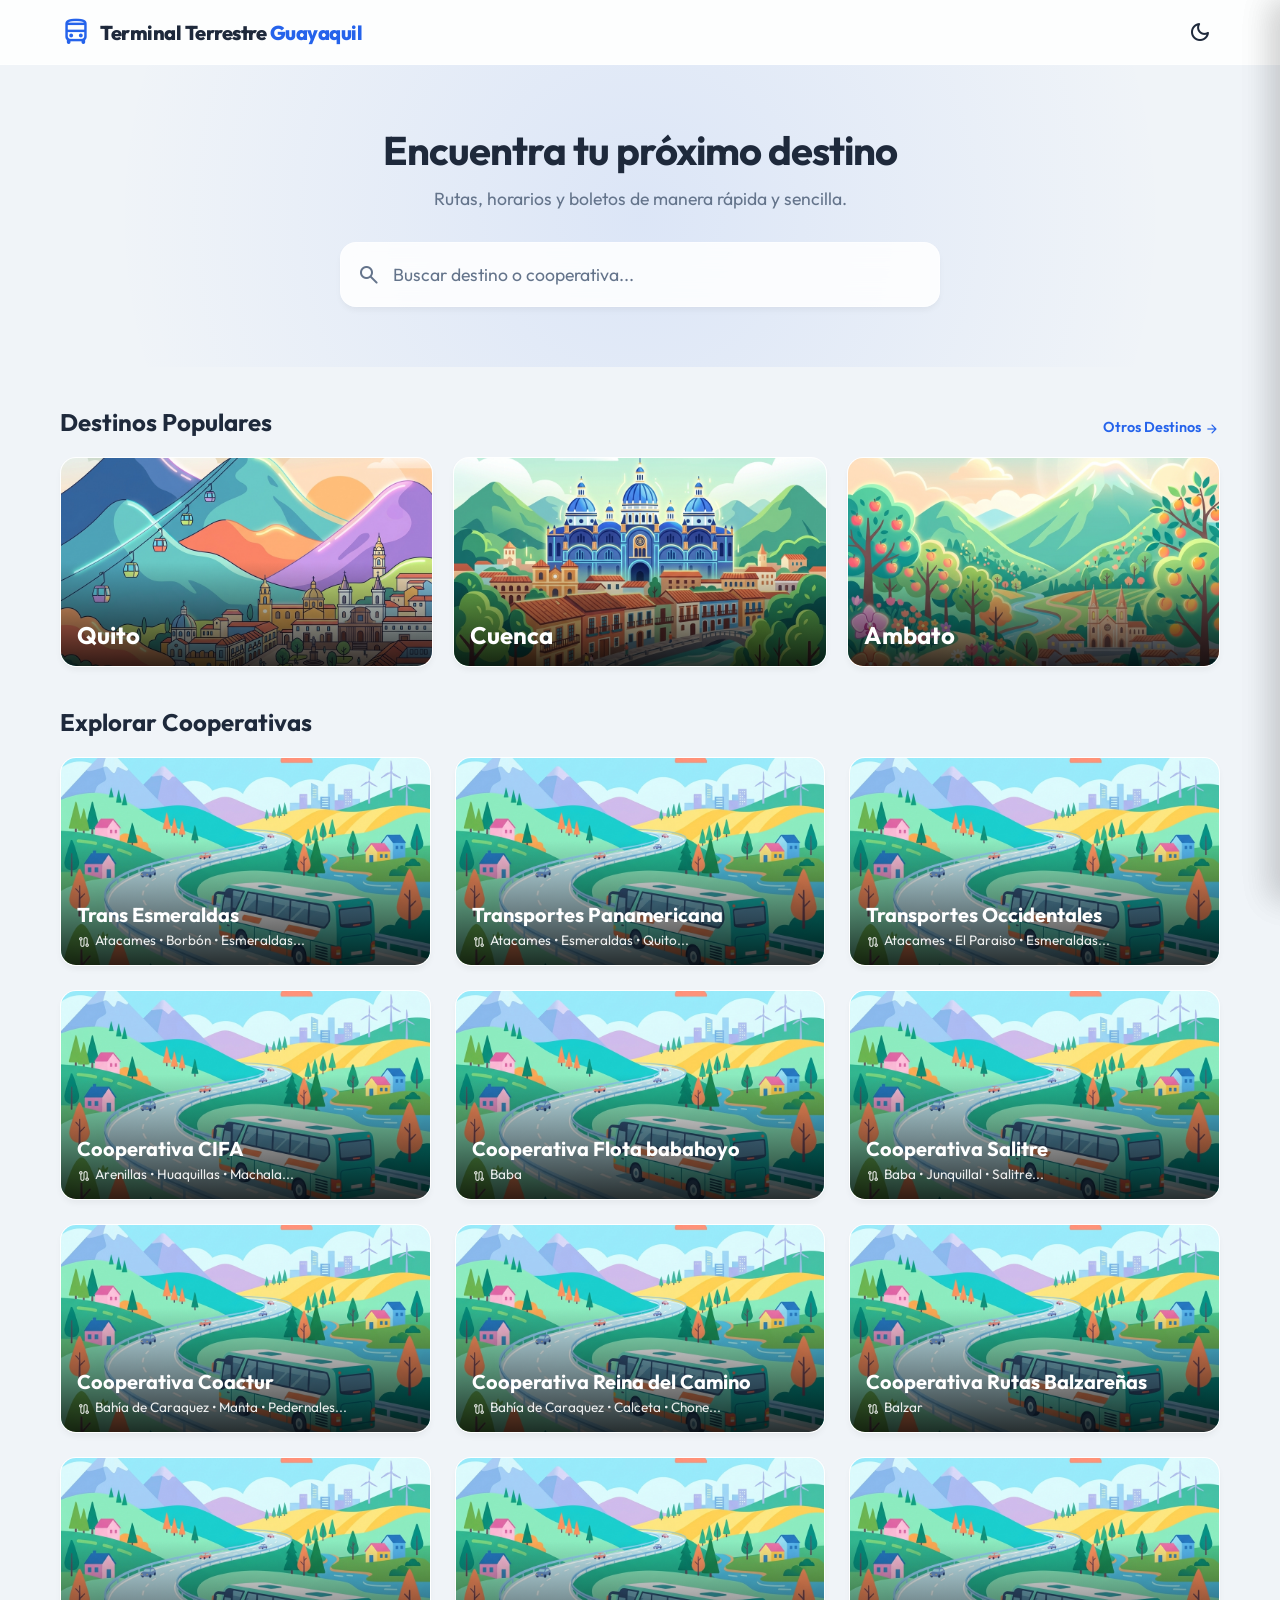
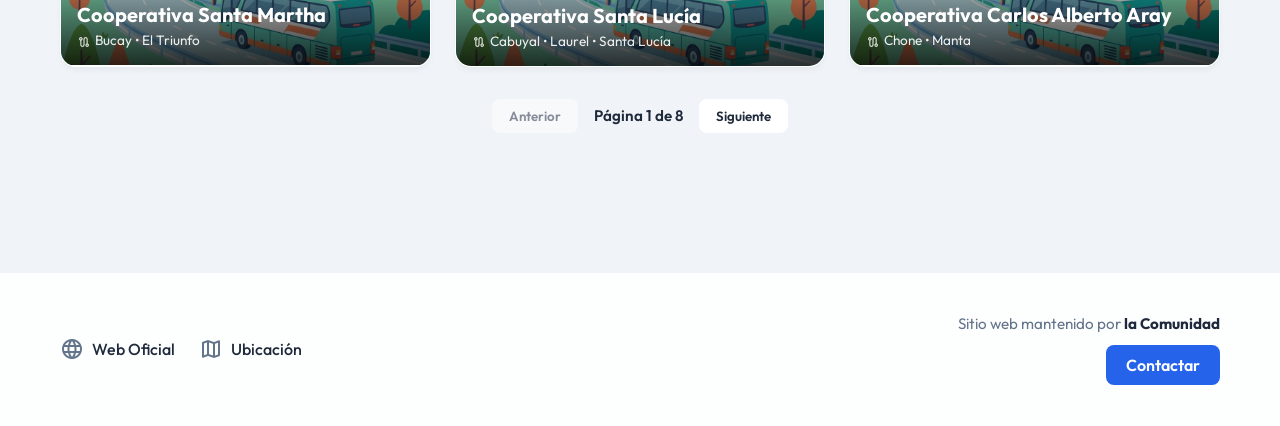
==== commit 61a827bd: "Add cooperative pagination and update footer credits" ====
--- a/index.html
+++ b/index.html
@@ -80,6 +80,8 @@
       <div class="coop-grid" id="cooperativas-grid">
         <!-- Rendered by JS -->
       </div>
+      <!-- Pagination -->
+      <div class="pagination" id="pagination-controls"></div>
     </section>
   </main>
 
@@ -95,8 +97,8 @@
         </a>
       </div>
       <div class="footer-credit">
-        <p>Sitio web creado por <strong>Francisco Mujica</strong></p>
-        <a href="mailto:franciscomujica.01@gmail.com" class="btn-contact">Contactar al Creador</a>
+        <p>Sitio web mantenido por <strong>la Comunidad</strong></p>
+        <a href="mailto:franciscomujica.01@gmail.com" class="btn-contact">Contactar</a>
       </div>
     </div>
   </footer>
--- a/css/styles.css
+++ b/css/styles.css
@@ -470,6 +470,39 @@
   transform: translateY(-2px);
 }
 
+/* Pagination */
+.pagination {
+  display: flex;
+  justify-content: center;
+  align-items: center;
+  gap: 16px;
+  margin-top: 32px;
+}
+.btn-page {
+  padding: 8px 16px;
+  border-radius: 8px;
+  font-weight: 600;
+  border: 1px solid var(--glass-border);
+  background: var(--bg-secondary);
+  color: var(--text-primary);
+  cursor: pointer;
+  transition: background 0.2s, color 0.2s;
+}
+.btn-page:hover:not(:disabled) {
+  background: var(--accent);
+  color: #fff;
+  border-color: var(--accent);
+}
+.btn-page:disabled {
+  opacity: 0.5;
+  cursor: not-allowed;
+}
+.page-info {
+  font-weight: 600;
+  color: var(--text-primary);
+  font-size: 0.95rem;
+}
+
 /* Responsive */
 @media (max-width: 640px) {
   .hero-title { font-size: 2rem; }
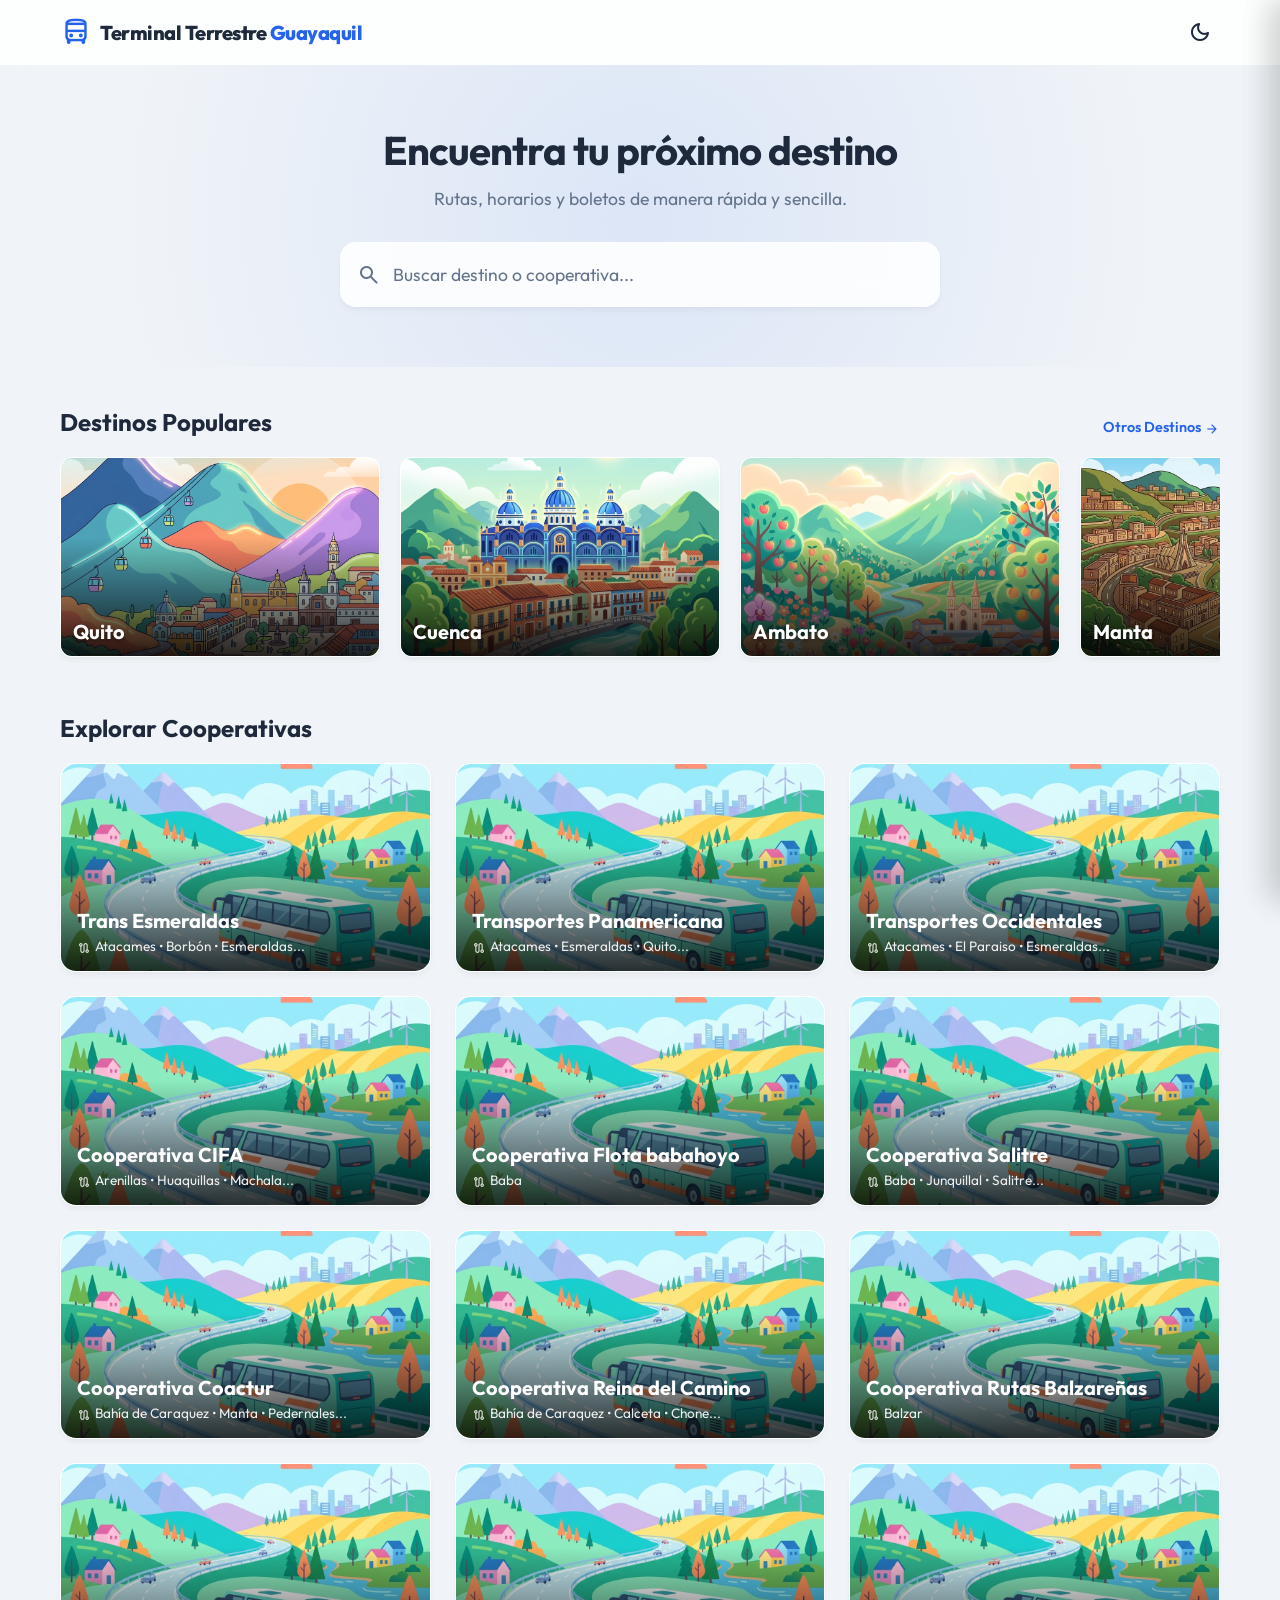
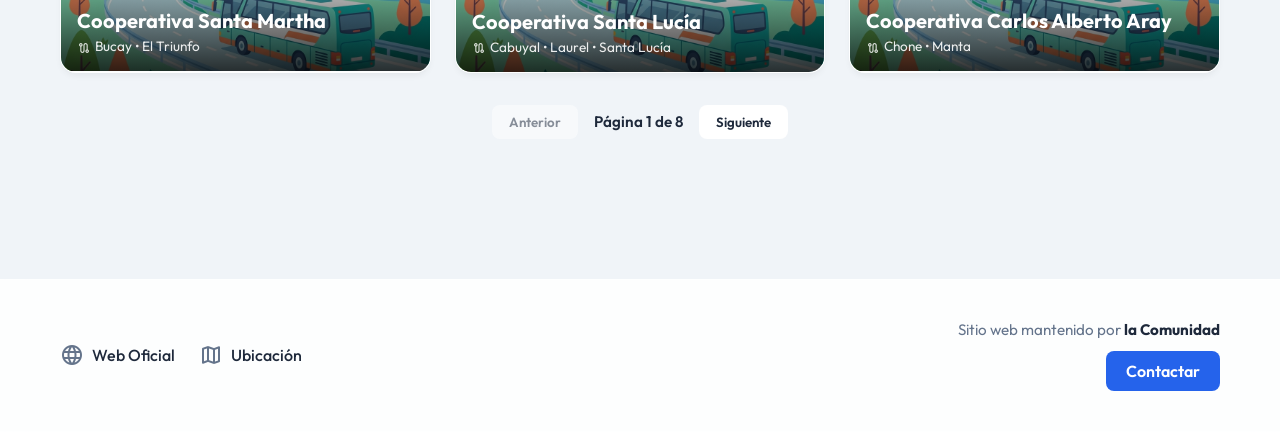
==== commit 7efa3bd2: "Add Manta destination to hero slider" ====
--- a/index.html
+++ b/index.html
@@ -65,6 +65,10 @@
           <img src="assets/ambato.png" alt="Ambato">
           <div class="dest-hero-overlay"><h3>Ambato</h3></div>
         </div>
+        <div class="dest-hero-card glass-card" data-dest="Manta">
+          <img src="assets/manta.png" alt="Manta">
+          <div class="dest-hero-overlay"><h3>Manta</h3></div>
+        </div>
       </div>
     </section>
 
@@ -77,6 +81,11 @@
         <span class="material-symbols-rounded empty-icon">location_off</span>
         <p>No encontramos cooperativas para tu búsqueda.</p>
       </div>
+      <div id="filter-indicator" class="hidden" style="display: flex; flex-wrap: wrap; justify-content: space-between; align-items: center; margin-bottom: 24px; padding: 12px 20px; border-radius: 12px; background: var(--bg-secondary); border: 1px solid var(--glass-border);">
+        <span class="filter-text" style="font-size: 1.05rem; color: var(--text-primary);"></span>
+        <button class="btn-text" id="btn-clear-main-filter" style="color: var(--text-secondary); font-weight: 500; display:flex; align-items:center; gap: 4px;"><span class="material-symbols-rounded" style="font-size:18px;">close</span>Limpiar filtros</button>
+      </div>
+
       <div class="coop-grid" id="cooperativas-grid">
         <!-- Rendered by JS -->
       </div>
--- a/css/styles.css
+++ b/css/styles.css
@@ -201,19 +201,23 @@
 
 /* Popular Destinations (Hero Cards) */
 .dest-hero-grid {
-  display: grid;
-  grid-template-columns: repeat(3, 1fr);
+  display: flex;
+  overflow-x: auto;
   gap: 20px;
-}
-@media (max-width: 768px) {
-  .dest-hero-grid {
-    grid-template-columns: 1fr;
-  }
-}
+  padding: 8px 4px 16px 4px;
+  margin-top: -8px;
+  scroll-snap-type: x mandatory;
+}
+.dest-hero-grid::-webkit-scrollbar { display: none; }
+.dest-hero-grid { -ms-overflow-style: none; scrollbar-width: none; }
+
 .dest-hero-card {
   position: relative;
-  aspect-ratio: 16/9;
-  border-radius: 16px;
+  width: 320px;
+  height: 200px;
+  border-radius: 12px;
+  flex: 0 0 auto;
+  scroll-snap-align: start;
   overflow: hidden;
   cursor: pointer;
   transition: transform 0.3s, box-shadow 0.3s;
@@ -230,12 +234,12 @@
 .dest-hero-overlay {
   position: absolute;
   inset: 0;
-  background: linear-gradient(to top, rgba(0,0,0,0.8) 0%, transparent 50%);
+  background: linear-gradient(to top, rgba(0,0,0,0.85) 0%, transparent 60%);
   display: flex;
   align-items: flex-end;
-  padding: 16px;
-}
-.dest-hero-overlay h3 { color: #fff; font-size: 1.5rem; margin: 0; z-index: 2;}
+  padding: 12px;
+}
+.dest-hero-overlay h3 { color: #fff; font-size: 1.25rem; margin: 0; z-index: 2; text-shadow: 0 2px 4px rgba(0,0,0,0.5);}
 
 .dest-card {
   flex: 0 0 auto;
@@ -504,6 +508,13 @@
 }
 
 /* Responsive */
+@media (max-width: 768px) {
+  .dest-hero-card {
+    width: 300px;
+    max-width: 85vw;
+  }
+}
+
 @media (max-width: 640px) {
   .hero-title { font-size: 2rem; }
   .coop-grid { grid-template-columns: 1fr; }
